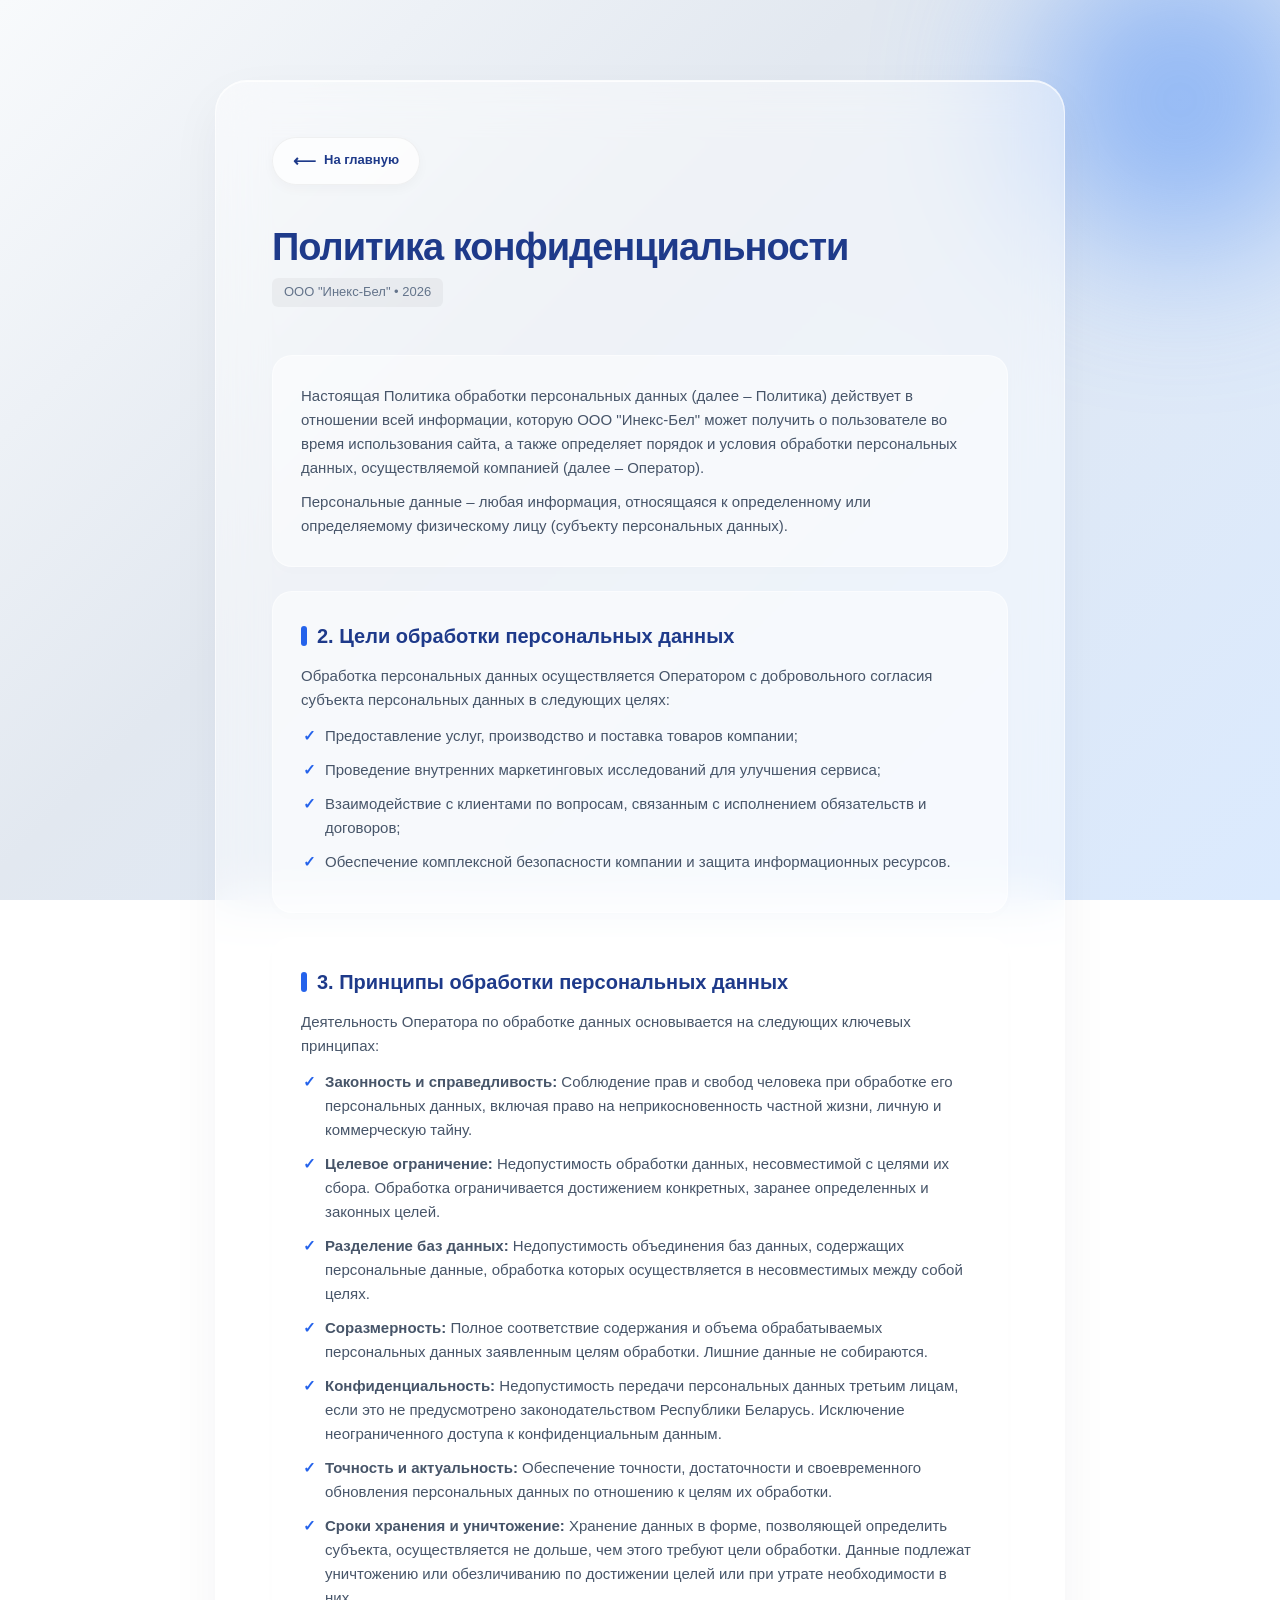
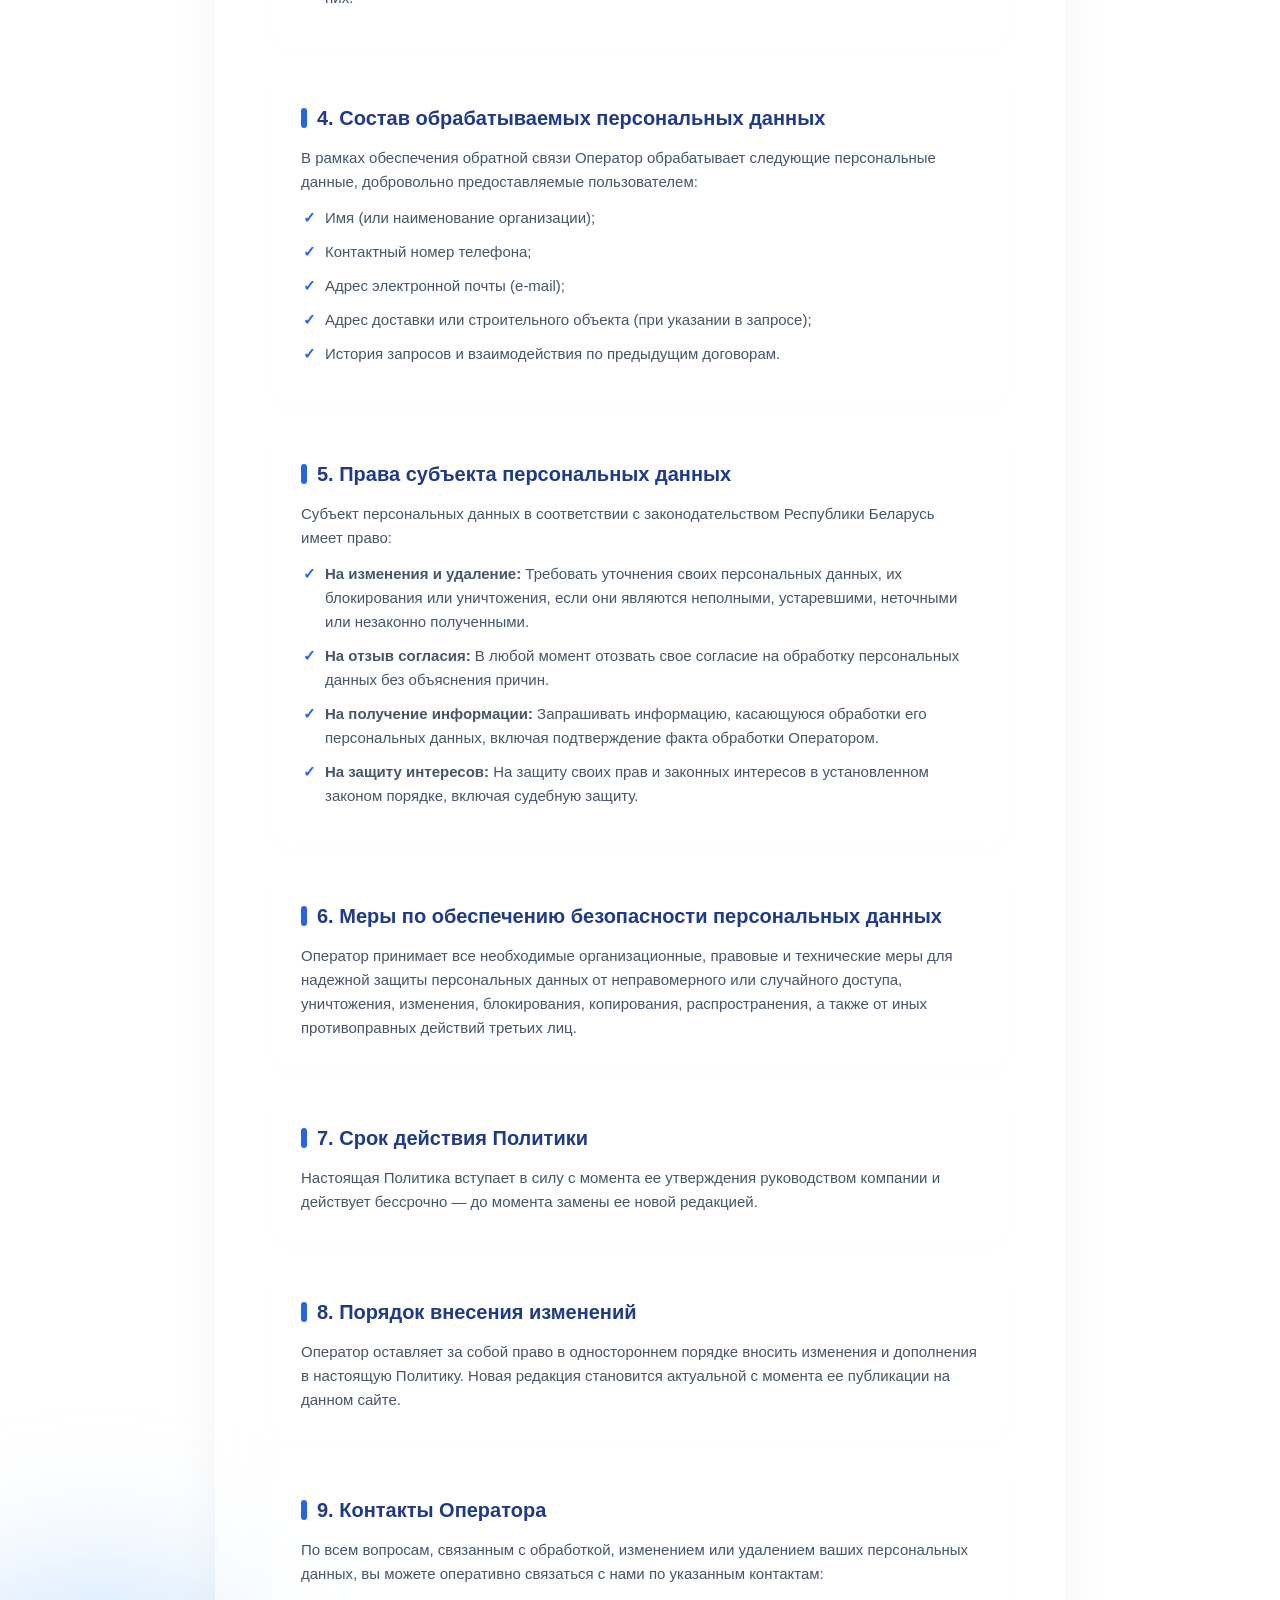
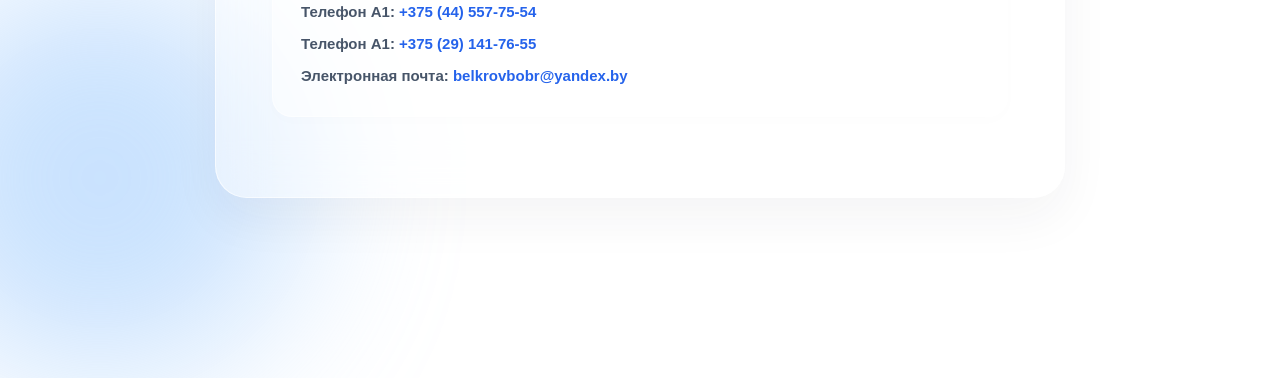
==== privacy.html @ 15556d89 "Add files via upload" ====
<!DOCTYPE html>
<html lang="ru">
<head>
    <meta charset="UTF-8">
    <meta name="viewport" content="width=device-width, initial-scale=1.0">
    <title>Политика конфиденциальности — ООО "Инекс-Бел"</title>
    <link rel="icon" href="images/logo.png" type="image/x-icon">
    <style>
        * {
            margin: 0;
            padding: 0;
            box-sizing: border-box;
            font-family: 'Segoe UI', Roboto, Helvetica, sans-serif;
        }


        html {
            /* Переносим градиент на самый корень, теперь он физически не может оборваться */
            background: linear-gradient(135deg, #f8fafc 0%, #e2e8f0 40%, #dbeafe 100%) no-repeat center center fixed;
            background-size: cover;
            min-height: 100vh;
        }

        body {
            min-height: 100vh;
            background: transparent !important; /* Делаем боди прозрачным, чтобы работал корень */
            color: #1e293b;
            line-height: 1.6;
            padding: 80px 20px;
            display: flex;
            justify-content: center;
            align-items: center;
            position: relative;
        }


        /* Декоративные абстрактные размытые сферы на фоне для объема */
        body::before, body::after {
            content: "";
            position: absolute;
            border-radius: 50%;
            filter: blur(80px);
            z-index: 1;
            opacity: 0.5;
        }
        body::before {
            width: 300px;
            height: 300px;
            background: #3b82f6;
            top: -50px;
            right: -50px;
        }
        body::after {
            width: 400px;
            height: 400px;
            background: #93c5fd;
            bottom: -100px;
            left: -100px;
        }

        /* Премиальный контейнер в стиле Liquid Glass */
        .privacy-container {
            width: 100%;
            max-width: 850px;
            background: rgba(255, 255, 255, 0.45);
            backdrop-filter: blur(24px);
            -webkit-backdrop-filter: blur(24px);
            border: 1px solid rgba(255, 255, 255, 0.6);
            border-radius: 32px;
            padding: 56px;
            box-shadow: 0 20px 50px rgba(30, 41, 59, 0.05), 
                        inset 0 1px 0 rgba(255, 255, 255, 0.8);
            position: relative;
            z-index: 2;
        }

        /* Стильная кнопка возврата */
        .back-link {
            display: inline-flex;
            align-items: center;
            text-decoration: none;
            color: #1e3a8a;
            background: rgba(255, 255, 255, 0.7);
            border: 1px solid rgba(0, 0, 0, 0.05);
            font-size: 13px;
            font-weight: 700;
            padding: 10px 20px;
            border-radius: 100px;
            margin-bottom: 40px;
            box-shadow: 0 4px 12px rgba(0, 0, 0, 0.03);
            transition: all 0.3s cubic-bezier(0.4, 0, 0.2, 1);
        }

        .back-link:hover {
            color: #ffffff;
            background: #2563eb;
            border-color: #2563eb;
            transform: translateY(-2px);
            box-shadow: 0 6px 20px rgba(37, 99, 235, 0.3);
        }

        .back-link span {
            margin-right: 8px;
            font-size: 16px;
            transition: transform 0.3s;
        }

        .back-link:hover span {
            transform: translateX(-4px);
        }

        /* Заголовки */
        h1 {
            font-size: 38px;
            font-weight: 800;
            color: #1e3a8a;
            line-height: 1.2;
            margin-bottom: 8px;
            letter-spacing: -1px;
        }

        .update-date {
            font-size: 13px;
            color: #64748b;
            font-weight: 500;
            margin-bottom: 48px;
            display: inline-block;
            background: rgba(0, 0, 0, 0.04);
            padding: 4px 12px;
            border-radius: 6px;
        }

        /* Визуальное разделение текста на карточки (блоки) */
        .privacy-card {
            background: rgba(255, 255, 255, 0.5);
            border: 1px solid rgba(255, 255, 255, 0.5);
            border-radius: 20px;
            padding: 28px;
            margin-bottom: 24px;
            box-shadow: 0 4px 15px rgba(0, 0, 0, 0.01);
            transition: transform 0.3s;
        }

        .privacy-card:hover {
            transform: translateY(-2px);
            background: rgba(255, 255, 255, 0.7);
        }

        h2 {
            font-size: 20px;
            font-weight: 700;
            color: #1e3a8a;
            margin-bottom: 12px;
            display: flex;
            align-items: center;
            gap: 10px;
        }

        /* Кастомный синий маркер перед подзаголовками */
        h2::before {
            content: "";
            display: inline-block;
            width: 6px;
            height: 20px;
            background: #2563eb;
            border-radius: 4px;
        }

        p {
            font-size: 15px;
            color: #475569;
            line-height: 1.6;
        }

        ul {
            list-style-type: none;
            margin-top: 12px;
        }

        ul li {
            font-size: 15px;
            color: #475569;
            position: relative;
            padding-left: 24px;
            margin-bottom: 10px;
        }

        /* Красивые маркеры списков */
        ul li::before {
            content: "✓";
            position: absolute;
            left: 2px;
            color: #2563eb;
            font-weight: 700;
        }

        /* Адаптивность */
        @media (max-width: 768px) {
            body { padding: 40px 12px; }
            .privacy-container { padding: 32px 20px; border-radius: 24px; }
            h1 { font-size: 28px; }
            .privacy-card { padding: 20px; border-radius: 16px; }
            h2 { font-size: 18px; }
            p, ul li { font-size: 14px; }
        }
    </style>
</head>
<body>

    <div class="privacy-container">
        <!-- Кнопка возврата на главную страницу -->
        <a href="index.html" class="back-link"><span>&#10229;</span> На главную</a>

        <h1>Политика конфиденциальности</h1>
        <p class="update-date">ООО "Инекс-Бел" • 2026</p>

        <div class="privacy-card">
            <p>Настоящая Политика обработки персональных данных (далее – Политика) действует в отношении всей информации, которую ООО "Инекс-Бел" может получить о пользователе во время использования сайта, а также определяет порядок и условия обработки персональных данных, осуществляемой компанией (далее – Оператор).</p>
            <p style="margin-top: 10px;">Персональные данные – любая информация, относящаяся к определенному или определяемому физическому лицу (субъекту персональных данных).</p>
        </div>

        <div class="privacy-card">
            <h2>2. Цели обработки персональных данных</h2>
            <p>Обработка персональных данных осуществляется Оператором с добровольного согласия субъекта персональных данных в следующих целях:</p>
            <ul>
                <li>Предоставление услуг, производство и поставка товаров компании;</li>
                <li>Проведение внутренних маркетинговых исследований для улучшения сервиса;</li>
                <li>Взаимодействие с клиентами по вопросам, связанным с исполнением обязательств и договоров;</li>
                <li>Обеспечение комплексной безопасности компании и защита информационных ресурсов.</li>
            </ul>
        </div>

        <div class="privacy-card">
            <h2>3. Принципы обработки персональных данных</h2>
            <p>Деятельность Оператора по обработке данных основывается на следующих ключевых принципах:</p>
            <ul>
                <li><strong>Законность и справедливость:</strong> Соблюдение прав и свобод человека при обработке его персональных данных, включая право на неприкосновенность частной жизни, личную и коммерческую тайну.</li>
                <li><strong>Целевое ограничение:</strong> Недопустимость обработки данных, несовместимой с целями их сбора. Обработка ограничивается достижением конкретных, заранее определенных и законных целей.</li>
                <li><strong>Разделение баз данных:</strong> Недопустимость объединения баз данных, содержащих персональные данные, обработка которых осуществляется в несовместимых между собой целях.</li>
                <li><strong>Соразмерность:</strong> Полное соответствие содержания и объема обрабатываемых персональных данных заявленным целям обработки. Лишние данные не собираются.</li>
                <li><strong>Конфиденциальность:</strong> Недопустимость передачи персональных данных третьим лицам, если это не предусмотрено законодательством Республики Беларусь. Исключение неограниченного доступа к конфиденциальным данным.</li>
                <li><strong>Точность и актуальность:</strong> Обеспечение точности, достаточности и своевременного обновления персональных данных по отношению к целям их обработки.</li>
                <li><strong>Сроки хранения и уничтожение:</strong> Хранение данных в форме, позволяющей определить субъекта, осуществляется не дольше, чем этого требуют цели обработки. Данные подлежат уничтожению или обезличиванию по достижении целей или при утрате необходимости в них.</li>
            </ul>
        </div>

        <div class="privacy-card">
            <h2>4. Состав обрабатываемых персональных данных</h2>
            <p>В рамках обеспечения обратной связи Оператор обрабатывает следующие персональные данные, добровольно предоставляемые пользователем:</p>
            <ul>
                <li>Имя (или наименование организации);</li>
                <li>Контактный номер телефона;</li>
                <li>Адрес электронной почты (e-mail);</li>
                <li>Адрес доставки или строительного объекта (при указании в запросе);</li>
                <li>История запросов и взаимодействия по предыдущим договорам.</li>
            </ul>
        </div>

        <div class="privacy-card">
            <h2>5. Права субъекта персональных данных</h2>
            <p>Субъект персональных данных в соответствии с законодательством Республики Беларусь имеет право:</p>
            <ul>
                <li><strong>На изменения и удаление:</strong> Требовать уточнения своих персональных данных, их блокирования или уничтожения, если они являются неполными, устаревшими, неточными или незаконно полученными.</li>
                <li><strong>На отзыв согласия:</strong> В любой момент отозвать свое согласие на обработку персональных данных без объяснения причин.</li>
                <li><strong>На получение информации:</strong> Запрашивать информацию, касающуюся обработки его персональных данных, включая подтверждение факта обработки Оператором.</li>
                <li><strong>На защиту интересов:</strong> На защиту своих прав и законных интересов в установленном законом порядке, включая судебную защиту.</li>
            </ul>
        </div>

        <div class="privacy-card">
            <h2>6. Меры по обеспечению безопасности персональных данных</h2>
            <p>Оператор принимает все необходимые организационные, правовые и технические меры для надежной защиты персональных данных от неправомерного или случайного доступа, уничтожения, изменения, блокирования, копирования, распространения, а также от иных противоправных действий третьих лиц.</p>
        </div>

        <div class="privacy-card">
            <h2>7. Срок действия Политики</h2>
            <p>Настоящая Политика вступает в силу с момента ее утверждения руководством компании и действует бессрочно — до момента замены ее новой редакцией.</p>
        </div>

        <div class="privacy-card">
            <h2>8. Порядок внесения изменений</h2>
            <p>Оператор оставляет за собой право в одностороннем порядке вносить изменения и дополнения в настоящую Политику. Новая редакция становится актуальной с момента ее публикации на данном сайте.</p>
        </div>

        <div class="privacy-card">
            <h2>9. Контакты Оператора</h2>
            <p>По всем вопросам, связанным с обработкой, изменением или удалением ваших персональных данных, вы можете оперативно связаться с нами по указанным контактам:</p>
            <div style="margin-top: 14px; display: flex; flex-direction: column; gap: 8px;">
                <p><strong>Телефон А1:</strong> <a href="tel:+375445577554" style="color: #2563eb; text-decoration: none; font-weight: 600;">+375 (44) 557-75-54</a></p>
                <p><strong>Телефон А1:</strong> <a href="tel:+375291417655" style="color: #2563eb; text-decoration: none; font-weight: 600;">+375 (29) 141-76-55</a></p>
                <p><strong>Электронная почта:</strong> <a href="mailto:belkrovbobr@yandex.by" style="color: #2563eb; text-decoration: none; font-weight: 600;">belkrovbobr@yandex.by</a></p>
            </div>
        </div>
    </div>

</body>

</html>
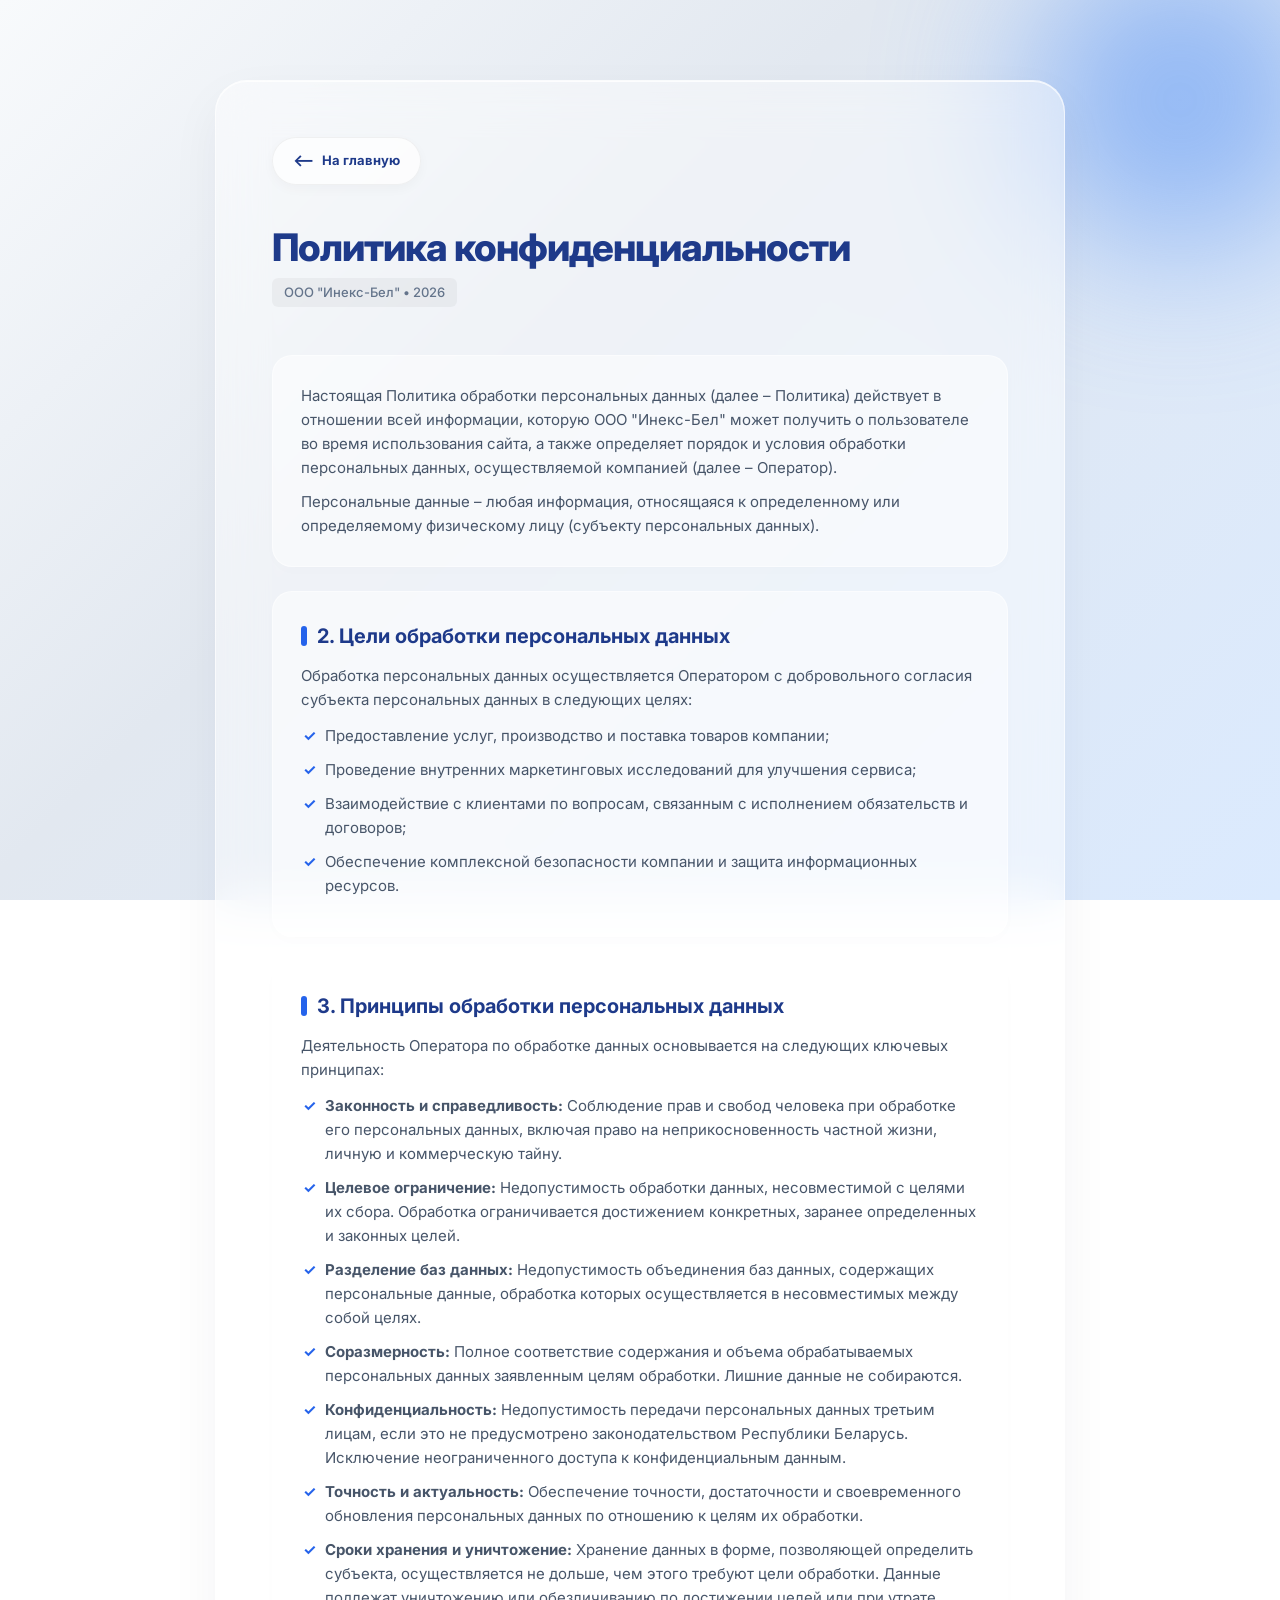
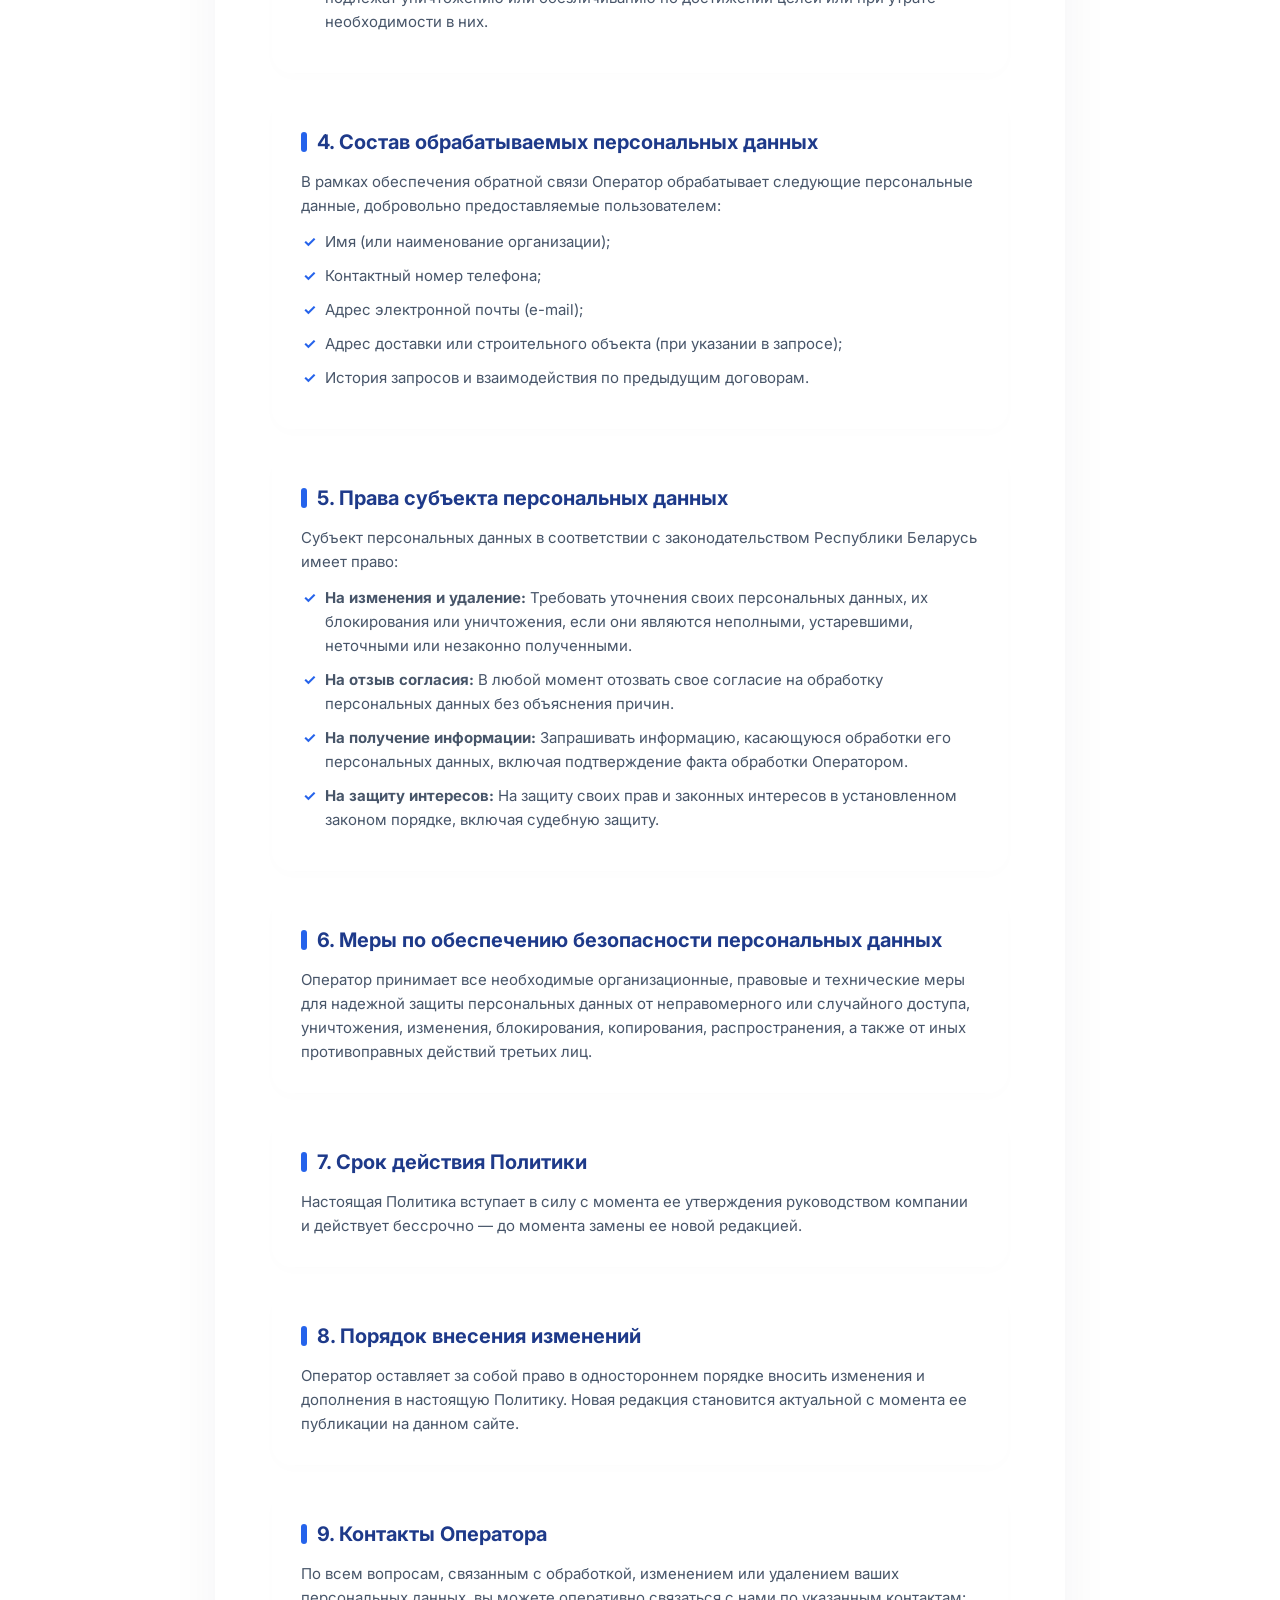
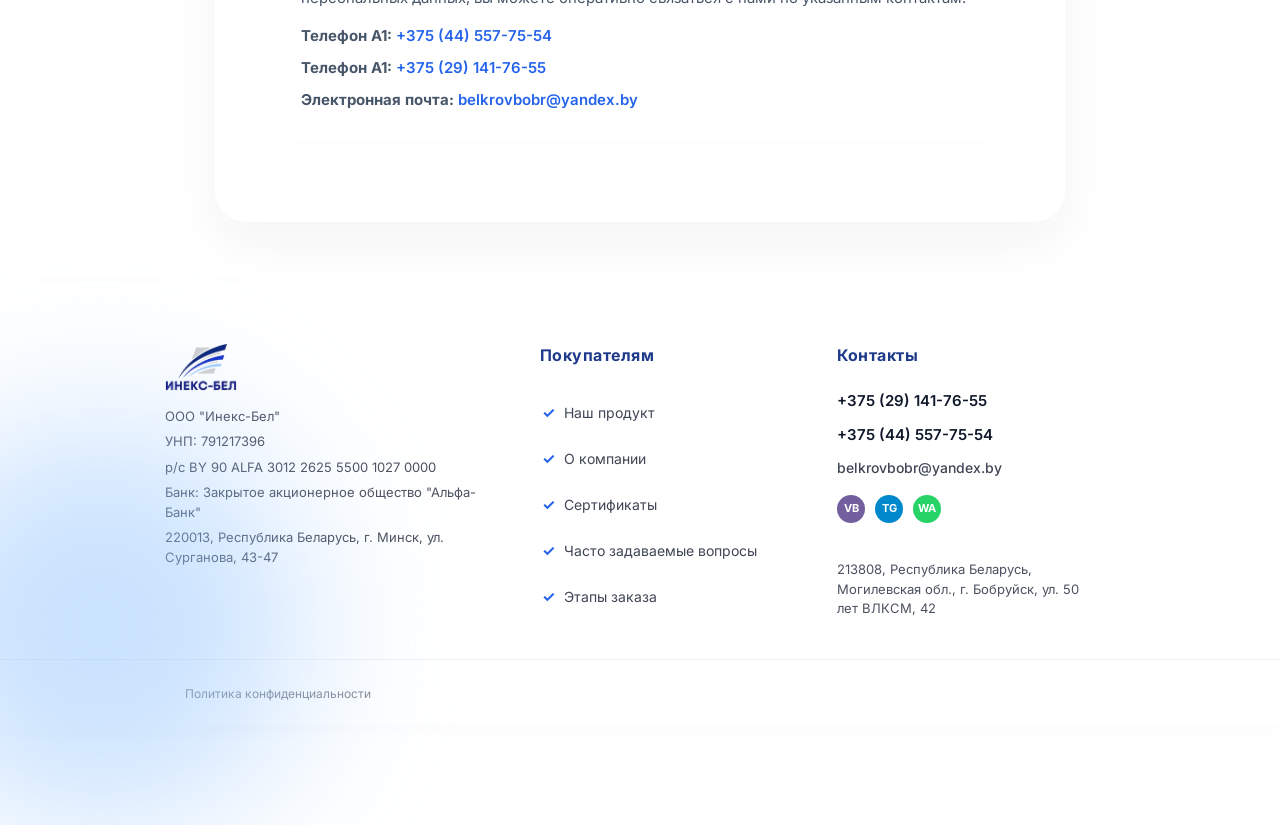
==== commit 89258222: "Add files via upload" ====
--- a/privacy.html
+++ b/privacy.html
@@ -5,6 +5,7 @@
     <meta name="viewport" content="width=device-width, initial-scale=1.0">
     <title>Политика конфиденциальности — ООО "Инекс-Бел"</title>
     <link rel="icon" href="images/logo.png" type="image/x-icon">
+    <link rel="stylesheet" href="style.css">
     <style>
         * {
             margin: 0;
@@ -26,9 +27,10 @@
             background: transparent !important; /* Делаем боди прозрачным, чтобы работал корень */
             color: #1e293b;
             line-height: 1.6;
-            padding: 80px 20px;
+            padding: 80px 20px 0;
             display: flex;
-            justify-content: center;
+            flex-direction: column;
+            justify-content: flex-start;
             align-items: center;
             position: relative;
         }
@@ -293,6 +295,61 @@
         </div>
     </div>
 
+<footer class="footer privacy-page-footer">
+    <div class="footer__container">
+
+        <div class="footer__column footer__column--info">
+            <a href="index.html" class="footer__logo">
+                <img src="images/logo.png" alt="Инекс-Бел" class="footer__logo-img">
+            </a>
+            <div class="footer__company-details">
+                <p class="footer__text">ООО "Инекс-Бел"</p>
+                <p class="footer__text">УНП: 791217396</p>
+                <p class="footer__text">р/с BY 90 ALFA 3012 2625 5500 1027 0000</p>
+                <p class="footer__text">Банк: Закрытое акционерное общество "Альфа-Банк"</p>
+                <p class="footer__text">220013, Республика Беларусь, г. Минск, ул. Сурганова, 43-47</p>
+            </div>
+        </div>
+
+        <div class="footer__column">
+            <h4 class="footer__title">Покупателям</h4>
+            <ul class="footer__list">
+                <li><a href="index.html#products-section" class="footer__link">Наш продукт</a></li>
+                <li><a href="index.html#specialization-section" class="footer__link">О компании</a></li>
+                <li><a href="index.html#certificates-section" class="footer__link">Сертификаты</a></li>
+                <li><a href="index.html#faq-section" class="footer__link">Часто задаваемые вопросы</a></li>
+                <li><a href="index.html#" class="footer__link">Этапы заказа</a></li>
+            </ul>
+        </div>
+
+        <div class="footer__column">
+            <h4 class="footer__title">Контакты</h4>
+            <div class="footer__contacts">
+                <a href="tel:+375291417655" class="footer__contact-link">+375 (29) 141-76-55</a>
+                <a href="tel:+375445577554" class="footer__contact-link">+375 (44) 557-75-54</a>
+                <a href="mailto:belkrovbobr@yandex.by" class="footer__contact-link footer__contact-link--email">belkrovbobr@yandex.by</a>
+            </div>
+
+            <div class="footer__socials">
+                <a href="viber://chat?number=%2B375291417655" class="footer__social footer__social--viber" title="Viber">VB</a>
+                <a href="https://t.me" class="footer__social footer__social--telegram" target="_blank" rel="noopener noreferrer" title="Telegram">TG</a>
+                <a href="https://wa.me" class="footer__social footer__social--whatsapp" target="_blank" rel="noopener noreferrer" title="WhatsApp">WA</a>
+            </div>
+
+            <p class="footer__text footer__address">
+                213808, Республика Беларусь, Могилевская обл., г. Бобруйск, ул. 50 лет ВЛКСМ, 42
+            </p>
+        </div>
+
+    </div>
+
+    <div class="footer__bottom">
+        <div class="footer__bottom-container">
+            <a href="privacy.html" class="footer__privacy-link">Политика конфиденциальности</a>
+        </div>
+    </div>
+</footer>
+
 </body>
 
 </html>
--- a/style.css
+++ b/style.css
@@ -0,0 +1,2179 @@
+@import url('https://fonts.googleapis.com/css2?family=Inter:wght@400;500;600;700;800&display=swap');
+
+* {
+    margin: 0;
+    padding: 0;
+    box-sizing: border-box;
+    font-family: 'Inter', sans-serif !important; /* Теперь этот красивый шрифт принудительно включится везде */
+}
+
+
+html {
+    /* Новый строгий стальной b2b-градиент */
+    background: linear-gradient(135deg, #f1f5f9 0%, #e2e8f0 50%, #dbeafe 100%) no-repeat center center fixed;
+    background-size: cover;
+    min-height: 100vh;
+    scroll-behavior: smooth;
+    scrollbar-width: thin;
+    scrollbar-color: #2563eb #f1f5f9; /* Синий ползунок */
+}
+
+
+body {
+    min-height: 100vh;
+    display: flex;
+    flex-direction: column;
+    
+    /* ИСПРАВЛЕНО: Делаем фон body прозрачным, чтобы сквозь него просвечивал наш красивый градиент */
+    background: transparent !important; 
+    
+    color: #1e293b;
+    line-height: 1.6;
+    padding-top: 120px;
+}
+
+
+/* Переменные для эффекта жидкого стекла на светлом фоне */
+
+:root {
+    --accent-color: #1e3a8a; /* Строгий промышленный темно-синий */
+    --text-color: #0f172a;   /* Глубокий графитовый (почти черный) для текстов */
+    
+    /* Слегка приглушаем яркость заднего градиента, делая его солиднее */
+    --glass-bg: rgba(255, 255, 255, 0.4); 
+    --glass-border: rgba(255, 255, 255, 0.6);
+    --glass-blur: 16px;
+    --glass-shadow: 0 4px 20px rgba(15, 23, 42, 0.02);
+}
+
+
+/* ==========================================================================
+   2. ХЕАДЕР И СТРУКТУРА КОНТЕЙНЕРА (Мобильные по умолчанию)
+   ========================================================================== */
+.header {
+    position: fixed;
+    top: 20px; /* Эффект левитации */
+    left: 50%;
+    transform: translateX(-50%);
+    z-index: 1000;
+    
+    border: 1px solid var(--glass-border);
+    background: rgba(255, 255, 255, 0.55) !important;
+    backdrop-filter: blur(16px) !important;
+    -webkit-backdrop-filter: blur(16px) !important;
+    border-bottom: 1px solid rgba(255, 255, 255, 0.6) !important;
+    box-shadow: 0 4px 20px rgba(15, 23, 42, 0.02);
+    
+    /* Размеры для телефонов: центрировано, не во весь экран */
+    width: calc(100% - 32px); 
+    max-width: 450px;
+    transition: all 0.4s cubic-bezier(0.4, 0, 0.2, 1);
+
+    border-radius: 20px;
+}
+
+.header__container {
+    height: 64px;
+    padding: 0 12px; /* Минимальные боковые отступы для плотного прилегания логотипа */
+    display: flex;
+    align-items: center;
+    justify-content: space-between;
+}
+
+/* ==========================================================================
+   3. ЛОГОТИП С КАРТИНКОЙ (Без вертикальных рамок)
+   ========================================================================== */
+.logo {
+    display: flex;
+    align-items: center;
+    justify-content: center;
+    text-decoration: none;
+    height: 100%; /* Растягиваем на всю высоту контейнера */
+    margin: 0;
+    padding: 0;
+    
+    /* Совместимость с обрезкой фона */
+    -webkit-background-clip: text;
+    background-clip: text;
+}
+
+.logo__img {
+    height: 64px; /* Высота равна высоте контейнера — рамок сверху/снизу нет вообще */
+    width: auto;
+    object-fit: contain;
+    display: block;
+    margin: 0;
+    padding: 0;
+    transition: transform 0.3s ease;
+}
+
+.logo__img:hover {
+    transform: scale(1.03);
+}
+
+/* ==========================================================================
+   4. НАВИГАЦИЯ И ССЫЛКИ
+   ========================================================================== */
+.nav {
+    display: flex;
+    align-items: center;
+    gap: 28px;
+    position: relative; /* База для правого позиционирования бургера на ПК/Планшетах */
+}
+
+.nav__list {
+    display: none; /* Скрыто на телефонах по умолчанию */
+    list-style: none;
+    gap: 24px;
+}
+
+.nav__link {
+    text-decoration: none;
+    color: var(--text-color);
+    font-size: 15px;
+    font-weight: 500;
+    opacity: 0.8;
+    transition: all 0.3s ease;
+}
+
+.nav__link:hover {
+    opacity: 1;
+    color: var(--accent-color);
+    text-shadow: 0 0 10px rgba(168, 85, 247, 0.5);
+}
+
+/* ==========================================================================
+   5. КНОПКА БУРГЕРА (И ее анимация)
+   ========================================================================== */
+.burger-btn {
+    background: rgba(255, 255, 255, 0.05);
+    border: 1px solid var(--glass-border);
+    border-radius: 12px;
+    cursor: pointer;
+    display: flex;
+    flex-direction: column;
+    justify-content: center;
+    align-items: center;
+    gap: 5px;
+    width: 40px;
+    height: 40px;
+    z-index: 1001;
+    transition: background 0.3s;
+}
+
+.burger-btn:hover {
+    background: rgba(255, 255, 255, 0.15);
+}
+
+.burger-btn span {
+    display: block;
+    height: 2px;
+    width: 20px;
+    background-color: var(--text-color);
+    border-radius: 2px;
+    transition: transform 0.3s ease, opacity 0.3s ease, width 0.3s ease;
+}
+
+.burger-btn.active span:nth-child(1) {
+    transform: translateY(7px) rotate(45deg);
+}
+.burger-btn.active span:nth-child(2) {
+    opacity: 0;
+    transform: scale(0);
+}
+.burger-btn.active span:nth-child(3) {
+    transform: translateY(-7px) rotate(-45deg);
+}
+
+/* ==========================================================================
+   6. ВЫПАДАЮЩЕЕ БУРГЕР-МЕНЮ (По умолчанию для ПК/Планшетов — справа)
+   ========================================================================== */
+.burger-menu {
+    position: absolute;
+    top: 130px; 
+    right: 0;  
+    left: auto;
+    transform: translateY(-10px) scale(0.95);
+    
+    background: rgba(255, 255, 255, 0.8) !important; /* Плотная подложка */
+    backdrop-filter: blur(24px) !important; /* Сильное размытие заднего плана */
+    -webkit-backdrop-filter: blur(24px) !important;
+    border-left: 1px solid rgba(255, 255, 255, 0.8) !important;
+    box-shadow: -10px 0 30px rgba(15, 23, 42, 0.05);
+    border: 2px solid #cbd5e1;
+    border-radius: 20px;
+    
+    width: 280px; 
+    padding: 20px;
+    opacity: 0;
+    visibility: hidden;
+    transition: all 0.3s cubic-bezier(0.4, 0, 0.2, 1);
+}
+
+
+.burger-menu.active {
+    opacity: 1;
+    visibility: visible;
+    transform: translateY(0) scale(1);
+}
+
+.burger-menu__list {
+    list-style: none;
+    display: flex;
+    flex-direction: column;
+    gap: 14px;
+}
+
+.burger-menu__link {
+    text-decoration: none;
+    color: var(--text-color);
+    font-size: 15px;
+    font-weight: 500;
+    display: block;
+    padding: 8px 12px;
+    border-radius: 10px;
+    transition: all 0.3s;
+}
+
+.burger-menu__link:hover {
+    background: rgba(255, 255, 255, 0.08);
+    color: var(--accent-color);
+}
+
+/* Класс для скрытия элементов на ПК/Планшетах */
+.mobile-only {
+    display: none; 
+}
+
+/* ==========================================================================
+   7. АДАПТИВНОСТЬ ДЛЯ МОБИЛЬНЫХ ТЕЛЕФОНОВ (до 768px)
+   ========================================================================== */
+@media (max-width: 768px) {
+    .mobile-only {
+        display: block; /* Показываем скрытые вкладки в бургере на телефоне */
+    }
+    
+    /* Перестраиваем бургер-меню на мобилке по центру экрана (не на весь экран) */
+    .burger-menu {
+        position: fixed;
+        top: 150px;
+        left: 50%;
+        right: auto;
+        transform: translateX(-50%) scale(0.95);
+        width: calc(100% - 32px);
+        max-width: 450px;
+        text-align: center;
+    }
+    
+    .burger-menu.active {
+        transform: translateX(-50%) scale(1);
+    }
+}
+
+/* ==========================================================================
+   8. АДАПТИВНОСТЬ ДЛЯ ПЛАНШЕТОВ (от 769px до 1024px)
+   ========================================================================== */
+@media (min-width: 769px) and (max-width: 1500px) {
+    .header {
+        width: calc(100% - 40px); /* Почти на всю ширину экрана с красивыми отступами */
+        max-width: none;
+        border-radius: 20px;
+    }
+    .header__container {
+        padding: 0 24px; /* Чуть увеличиваем отступы от краев для баланса */
+    }
+    .nav__list {
+        display: flex; /* Включаем отображение вкладок в строку */
+    }
+}
+
+/* ==========================================================================
+   9. АДАПТИВНОСТЬ ДЛЯ ПК (от 1025px и выше)
+   ========================================================================== */
+@media (min-width: 1500px) {
+    .header {
+        width: 60%; /* Строго 60% ширины экрана на ПК */
+        max-width: none;
+        top: 24px; /* Левитирующее состояние */
+    }
+    .header__container {
+        padding: 0 24px;
+    }
+    .nav__list {
+        display: flex; /* Показываем основные ссылки в строку */
+    }
+}
+/* ==========================================================================
+   ПОЛНЫЙ CSS ДЛЯ ВТОРОГО (НИЖНЕГО) ХЕАДЕРА
+   ========================================================================== */
+
+.header-sub {
+    position: fixed;
+    top: 94px; /* Зазор под основным хеадером на планшетах */
+    left: 50%;
+    transform: translateX(-50%);
+    z-index: 999; /* Чуть ниже основного, чтобы бургер-меню перекрывало его */
+    
+    /* Эффект Liquid Glass */
+    background: rgba(255, 255, 255, 0.55) !important;
+    backdrop-filter: blur(16px) !important;
+    -webkit-backdrop-filter: blur(16px) !important;
+    border-bottom: 1px solid rgba(255, 255, 255, 0.6) !important;
+    box-shadow: 0 4px 20px rgba(15, 23, 42, 0.02);
+    
+    /* Базовая ширина для мобильных (не на весь экран) */
+    width: calc(100% - 32px); 
+    max-width: 450px;
+    transition: all 0.4s cubic-bezier(0.4, 0, 0.2, 1);
+    border-radius: 20px;
+}
+
+.header-sub__container {
+    min-height: 44px; /* На ПК и планшетах он аккуратный и тонкий */
+    padding: 0 16px;
+    display: flex;
+    align-items: center;
+    justify-content: space-between;
+    width: 100%;
+}
+
+/* Настройки телефонов по умолчанию (ПК и Планшеты) */
+.header-sub__contacts {
+    display: flex;
+    flex-direction: row; /* В одну строку на больших экранах */
+    gap: 16px;
+}
+
+.header-sub__link {
+    text-decoration: none;
+    color: var(--text-color);
+    font-size: 13px;
+    font-weight: 500;
+    opacity: 0.8;
+    transition: opacity 0.3s;
+}
+
+.header-sub__link:hover {
+    opacity: 1;
+}
+
+/* Правая часть (Мессенджеры + кнопка) */
+.header-sub__actions {
+    display: flex;
+    align-items: center;
+    gap: 16px;
+}
+
+.header-sub__socials {
+    display: flex;
+    gap: 8px;
+}
+
+.header-sub__social {
+    text-decoration: none;
+    color: #fff;
+    font-size: 11px;
+    font-weight: bold;
+    width: 26px;
+    height: 26px;
+    display: flex;
+    align-items: center;
+    justify-content: center;
+    border-radius: 50%;
+    transition: transform 0.3s, filter 0.3s;
+}
+
+.header-sub__social:hover {
+    transform: scale(1.1);
+}
+
+/* Фирменные цвета соцсетей */
+.header-sub__social--viber { background: #735F9E; }
+.header-sub__social--whatsapp { background: #25D366; }
+.header-sub__social--telegram { background: #0088cc; }
+
+/* Кнопка "Написать нам" */
+.header-sub__btn {
+    text-decoration: none !important;
+    color: #ffffff !important;
+    background-color: #2563eb !important; 
+    font-size: 13px !important; 
+    font-weight: 700 !important;
+    padding: 8px 16px !important; 
+    border-radius: 20px !important;
+    box-shadow: 0 0 0 rgba(0, 0, 0, 0) !important; /* Явно задаем пустую тень для старта */
+    
+    /* ИСПРАВЛЕНО: Задаем плавность отдельно для каждого свойства и увеличиваем время до 0.5с */
+    transition-property: transform, background-color, box-shadow !important;
+    transition-duration: 0.5s !important;
+    transition-timing-function: cubic-bezier(0.4, 0, 0.2, 1) !important;
+}
+
+.header-sub__btn:hover {
+    transform: scale(1.05) translateY(-1px) !important;
+    background-color: #1d4ed8 !important; 
+    box-shadow: 0 6px 20px rgba(37, 99, 235, 0.6) !important; 
+    
+    /* Синхронизируем скорость при наведении */
+    transition-property: transform, background-color, box-shadow !important;
+    transition-duration: 0.5s !important;
+    transition-timing-function: cubic-bezier(0.4, 0, 0.2, 1) !important;
+}
+
+/* ==========================================================================
+   АДАТИВНОСТЬ: МОБИЛЬНЫЕ ТЕЛЕФОНЫ (до 768px)
+   ========================================================================== */
+@media (max-width: 768px) {
+    .header-sub__container {
+        height: 64px; /* Увеличиваем высоту, чтобы поместились две строчки */
+        padding: 8px 12px;
+    }
+
+    /* Телефоны встают друг под другом */
+    .header-sub__contacts {
+        flex-direction: column; 
+        gap: 0px !important;/* Зазор между номерами */
+        justify-content: center;
+    }
+
+    .header-sub__link {
+        white-space: nowrap;
+        font-size: 10px; /* Чуть крупнее для удобного тапа пальцем */
+    }
+
+    /* Кнопки мессенджеров и действия строго в один горизонтальный ряд */
+    .header-sub__actions {
+        display: flex;
+        flex-direction: row;
+        align-items: center;
+        gap: 10px;
+    }
+
+    .header-sub__btn {
+        font-size: 12px !important; /* Уменьшили размер букв */
+        padding: 8px 8px !important; /* Сжали отступы сверху, снизу и по бокам */
+        border-radius: 20px !important; /* Сделали закругление аккуратным */
+    }
+}
+
+/* ==========================================================================
+   АДАПТИВНОСТЬ: ПЛАНШЕТЫ (от 769px до 1024px)
+   ========================================================================== */
+@media (min-width: 769px) and (max-width: 1500px) {
+    .header-sub {
+        width: calc(100% - 40px); /* Почти на всю ширину, как и первый хеадер */
+        max-width: none;
+        top: 94px;
+    }
+    .header-sub__link {
+        white-space: nowrap;
+        font-size: 11px; /* Чуть крупнее для удобного тапа пальцем */
+    }
+}
+
+/* ==========================================================================
+   АДАПТИВНОСТЬ: КОМПЬЮТЕРЫ (от 1025px и выше)
+   ========================================================================== */
+@media (min-width: 1500px) {
+    .header-sub {
+        width: 60%; /* Строго 60% ширины, как основной хеадер на ПК */
+        max-width: none;
+        top: 98px; /* Идеальный зазор с учетом отступа основного ПК-хеадера */
+        border-radius: 20px;
+    }
+}
+/* ==========================================================================
+   ПОЛНЫЙ CSS ДЛЯ ШИРОКОГО БЛОКА ОБРАТНОЙ СВЯЗИ (ТЕКСТ СЛЕВА, ФОРМА СПРАВА)
+   ========================================================================== */
+
+/* Включаем плавную прокрутку страницы при клике на кнопку «Написать нам» */.contact-section {
+    padding: 20px 20px 10px 20px;
+    display: flex;
+    justify-content: center;
+    align-items: center;
+    width: 100%;
+    background-color: transparent !important; /* Убрали жесткую подложку секции */
+}
+
+.form-container {
+    width: 100%;
+    max-width: 950px;
+    
+    /* ИСПРАВЛЕНО: Перевели контейнер формы в стиль жидкого стекла */
+    background: rgba(255, 255, 255, 0.45) !important; /* Полупрозрачный фон */
+    backdrop-filter: blur(16px) !important; /* Размытие заднего плана */
+    -webkit-backdrop-filter: blur(16px) !important;
+    border: 1px solid rgba(255, 255, 255, 0.7) !important; /* Светлая стеклянная рамка */
+    border-radius: 24px; /* Красивые скругленные углы */
+    
+    padding: 40px;
+    display: grid;
+    grid-template-columns: 1fr 1fr;
+    gap: 40px;
+    box-shadow: 0 10px 30px rgba(30, 41, 59, 0.03);
+}
+
+
+/* Левая колонка: Текст и заголовок */
+.form-info {
+    display: flex;
+    flex-direction: column;
+    gap: 16px;
+}
+
+.form-container h2 {
+    font-size: 36px;
+    font-weight: 700;
+    line-height: 1.2;
+    margin: 0;
+    
+    /* Меняем градиент на сплошной солидный цвет */
+    color: #1e1b4b; /* Глубокий темно-черничный цвет, отлично читается на светлом фоне */
+}
+
+.form-container p {
+    font-size: 15px;
+    line-height: 1.6;
+    opacity: 0.75;
+    margin: 0;
+}
+
+/* Правая колонка: Поля ввода */
+.feedback-form {
+    width: 100%;
+    display: flex;
+    flex-direction: column;
+}
+
+.form-group {
+    display: flex;
+    flex-direction: column;
+    gap: 8px;
+    margin-bottom: 24px; /* Увеличили расстояние между строками */
+}
+
+.form-group label {
+    font-size: 14px;
+    font-weight: 500;
+    opacity: 0.9;
+    letter-spacing: 0.5px;
+}
+
+.form-group input,
+.form-group textarea {
+    background: rgba(0, 0, 0, 0.02); /* Светлая подложка для полей */
+    border: 1px solid var(--glass-border);
+    border-radius: 14px;
+    padding: 14px 18px;
+    color: #1e293b; /* Темный цвет вводимого текста */
+    font-size: 15px;
+    outline: none;
+    transition: all 0.3s ease;
+    resize: none;
+}
+
+.form-group input:focus,
+.form-group textarea:focus {
+    border-color: var(--accent-color);
+    background: #ffffff; /* При фокусе поле становится чисто белым */
+    box-shadow: 0 0 12px rgba(124, 58, 237, 0.15);
+}
+
+
+/* Кнопка отправки */
+.form-submit-btn {
+    width: 100%;
+    padding: 16px;
+    border: none;
+    border-radius: 14px;
+    background: linear-gradient(135deg, #2563eb, #1d4ed8); /* Синий градиент */
+    box-shadow: 0 4px 15px rgba(37, 99, 235, 0.2);
+    color: #fff;
+    font-size: 16px;
+    font-weight: 600;
+    cursor: pointer;
+    transition: all 0.3s cubic-bezier(0.4, 0, 0.2, 1);
+}
+
+.form-submit-btn:hover {
+    transform: translateY(-2px);
+    box-shadow: 0 6px 20px rgba(37, 99, 235, 0.4);
+}
+
+.form-submit-btn:active {
+    transform: translateY(0);
+}
+
+/* ==========================================================================
+   АДАПТИВНОСТЬ ДЛЯ ТЕЛЕФОНОВ И НЕБОЛЬШИХ ПЛАНШЕТОВ (до 768px)
+   ========================================================================== */
+@media (max-width: 768px) {
+    .form-container {
+        /* Переключаем сетку в одну вертикальную колонку */
+        grid-template-columns: 1fr; 
+        gap: 32px;
+        padding: 32px 24px;
+    }
+    
+    .form-info {
+        position: static; /* Отключаем фиксирование текста */
+        text-align: center; /* Центрируем текст на мобилке для красоты */
+    }
+    
+    .form-container h2 {
+        font-size: 26px;
+    }
+    
+    .form-container p {
+        font-size: 14px;
+    }
+    
+    .form-group {
+        margin-bottom: 20px;
+    }
+}
+
+/* ==========================================================================
+   11. ЧИСТЫЕ СТИЛИ ДЛЯ ПРИВЕТСТВИЯ И СПЕЦИАЛИЗАЦИИ
+   ========================================================================== */
+
+.main-content {
+    padding-top: 200px; 
+    width: 100%;
+    background-color: transparent;
+}
+
+/* Секция приветствия (Hero) */
+.hero-section {
+    padding: 60px 20px 20px 20px;
+    display: flex;
+    justify-content: center;
+}
+
+.hero-container {
+    width: 100%;
+    max-width: 950px;
+    text-align: center;
+}
+
+.hero-title {
+    font-size: 42px;
+    font-weight: 800;
+    color: #1e1b4b;
+    line-height: 1.25;
+    margin-bottom: 20px;
+    letter-spacing: -0.5px;
+}
+
+.hero-subtitle {
+    font-size: 18px;
+    color: #64748b;
+    line-height: 1.6;
+    max-width: 800px;
+    margin: 0 auto;
+}
+
+/* Секция специализации */
+.specialization-section {
+    padding: 20px 20px 20px 20px;
+    display: flex;
+    justify-content: center;
+}
+
+.specialization-container {
+    width: 100%;
+    max-width: 950px;
+    margin: 0 auto;
+    overflow: hidden;
+}
+
+.specialization-title {
+    font-size: 32px;
+    font-weight: 800;
+    color: #1e3a8a; /* Синий цвет проекта */
+    margin-bottom: 12px;
+    line-height: 1.3;
+    letter-spacing: -0.5px;
+}
+
+.specialization-subtitle {
+    font-size: 16px;
+    color: #475569; /* Сделали цвет чуть-чуть темнее для идеальной читаемости */
+    line-height: 1.6; /* Добавили тексту "воздуха" между строками */
+    margin-bottom: 40px;
+    max-width: 950px; /* Растянули текстовый блок во всю ширину сайта */
+    text-align: justify; /* Красивое выравнивание по ширине (как в книгах) */
+}
+
+@media (max-width: 768px) {
+    .main-content {
+        padding-top: 200px; /* Увеличили отступ на телефонах, так как мобильный второй хеадер стал выше */
+    }
+    
+    .specialization-title {
+        font-size: 24px;
+        text-align: center;
+    }
+    
+    .specialization-subtitle {
+        font-size: 14px;
+        text-align: left;
+        margin-bottom: 28px;
+        line-height: 1.5;
+    }
+
+}
+
+::-webkit-scrollbar-thumb {
+    background: linear-gradient(135deg, var(--accent-color), #1d4ed8); /* Синий градиент для бегунка */
+    border-radius: 10px;
+    border: 2px solid #f1f5f9;
+}
+
+::-webkit-scrollbar-thumb:hover {
+    background: linear-gradient(135deg, #3b82f6, #1d4ed8); /* Более яркий синий при наведении */
+}
+
+/* ==========================================================================
+   13. ИСПРАВЛЕНИЕ НОМЕРОВ ТЕЛЕФОНОВ В МОБИЛЬНОМ ХЕАДЕРЕ
+   ========================================================================== */
+@media (max-width: 768px) {
+    /* ИСПРАВЛЕНИЕ: Уменьшаем размер шрифта телефонов, чтобы они гарантированно влезали в одну строчку */
+    .header-sub__link {
+        font-size: 11px; /* Сделали меньше, теперь номера не будут разрываться */
+        white-space: nowrap; /* Запрещаем перенос цифр на новую строку */
+    }
+    
+    /* Делаем небольшой внутренний зазор в контактах на мобилке */
+    .header-sub__contacts {
+        gap: 2px;
+    }
+}
+/* ==========================================================================
+   14. МНОГОКОЛОНОЧНЫЙ АДАПТИВНЫЙ СЛАЙДЕР ДЛЯ ВСЕХ УСТРОЙСТВ
+   ========================================================================== */
+
+.slider-wrapper {
+    position: relative;
+    width: 100%;
+    max-width: 950px; /* Растянули обертку во всю ширину контента */
+    margin: 0 auto;
+    display: flex;
+    align-items: center;
+}
+
+/* Лента слайдера */
+.specialization-grid {
+    display: flex;
+    gap: 24px; /* Красивый зазор между карточками на всех экранах */
+    width: 100%;
+    overflow-x: auto; 
+    scroll-behavior: smooth;
+    scrollbar-width: none; 
+    padding: 15px 4px;
+    scroll-snap-type: x mandatory; 
+}
+
+.specialization-grid::-webkit-scrollbar {
+    display: none;
+}
+
+/* КАРТОЧКА: По умолчанию для ПК (Показываем 3 штуки в ряд) */
+.spec-card {
+    /* Формула рассчитывает ширину так, чтобы 3 карточки идеально встали с учетом зазоров 24px */
+    flex: 0 0 calc((100% - (24px * 2)) / 3); 
+    width: calc((100% - (24px * 2)) / 3);
+    scroll-snap-align: start; /* Магнит к левому краю видимой зоны */
+    background: #f8fafc;
+    border: 1px solid #e2e8f0;
+    border-radius: 18px;
+    overflow: hidden;
+    box-shadow: 0 4px 15px rgba(0, 0, 0, 0.02);
+    transition: transform 0.3s ease;
+}
+
+/* Картинка внутри карточки */
+.spec-card__img {
+    height: 160px;
+    width: 100%;
+    max-width: 240px;
+    margin: 20px auto 0 auto;
+    border-radius: 12px;
+    object-fit: cover;
+    display: block;
+    transition: transform 0.5s ease;
+}
+
+.spec-card:hover {
+    transform: translateY(-6px);
+    box-shadow: 0 12px 24px rgba(37, 99, 235, 0.06);
+}
+
+.spec-card:hover .spec-card__img {
+    transform: scale(1.05);
+}
+
+/* Текстовая подложка карточки: заголовок + описание под картинкой */
+.spec-card__content {
+    padding: 20px 24px 24px;
+    background: transparent;
+    display: flex;
+    flex-direction: column;
+    gap: 8px;
+    text-align: center;
+}
+
+.spec-card__content h3 {
+    font-size: 17px;
+    font-weight: 700;
+    color: #1e3a8a; /* Синий цвет проекта */
+    margin: 0;
+}
+
+.spec-card__content p {
+    font-size: 14px;
+    line-height: 1.45;
+    color: #64748b;
+    margin: 0;
+}
+
+/* Стрелочки управления */
+.slider-btn {
+    display: flex;
+    position: absolute;
+    top: 40%;
+    transform: translateY(-50%);
+    width: 42px;
+    height: 42px;
+    background: rgba(255, 255, 255, 0.9);
+    backdrop-filter: blur(4px);
+    border: 1px solid #e2e8f0;
+    border-radius: 50%;
+    font-size: 16px;
+    cursor: pointer;
+    align-items: center;
+    justify-content: center;
+    z-index: 10;
+    box-shadow: 0 4px 12px rgba(0,0,0,0.1);
+    color: var(--accent-color);
+    transition: all 0.3s ease;
+}
+
+.slider-btn:hover {
+    background: var(--accent-color);
+    color: #ffffff;
+    border-color: var(--accent-color);
+}
+
+
+/* Индикаторы (Точки) */
+.slider-dots {
+    display: flex;
+    justify-content: center;
+    align-items: center;
+    gap: 8px;
+    margin-top: 24px;
+    width: 100%;
+}
+
+.dot {
+    width: 8px;
+    height: 8px;
+    background-color: #cbd5e1;
+    border-radius: 4px;
+    cursor: pointer;
+    transition: all 0.3s ease;
+}
+
+.dot.active {
+    width: 24px;
+    background-color: var(--accent-color);
+}
+
+
+
+/* Сдвигаем стрелки так, чтобы они стояли прямо на границах контейнера (внутри него) */
+.prev-btn { 
+    left: 12px; /* Было -55px, теперь они аккуратно заходят на край, но видны полностью */
+}
+
+.next-btn { 
+    right: 12px; /* Было -55px */
+}
+
+
+/* ==========================================================================
+   АДАПТИВНОСТЬ ДЛЯ ПЛАНШЕТОВ (До 1024px)
+   ========================================================================== */
+@media (max-width: 1024px) {
+    .spec-card {
+        flex: 0 0 calc((100% - 24px) / 2);
+        width: calc((100% - 24px) / 2);
+    }
+    
+    /* Сдвигаем стрелки чуть глубже внутрь экрана планшета */
+    .prev-btn { 
+        left: 12px; 
+    }
+    .next-btn { 
+        right: 12px; 
+    }
+}
+
+
+/* ==========================================================================
+   АДАПТИВНОСТЬ ДЛЯ МОБИЛЬНЫХ ТЕЛЕФОНОВ (До 768px)
+   ========================================================================== */
+@media (max-width: 768px) {
+    .spec-card {
+        flex: 0 0 100%;
+        width: 100%;
+        scroll-snap-align: center;
+    }
+    
+    /* На телефонах делаем отступ 6px, чтобы они не резались экраном */
+    .prev-btn { 
+        left: 10px; 
+    }
+    .next-btn { 
+        right: 10px; 
+    }
+    
+    .slider-btn {
+        width: 36px;
+        height: 36px;
+        background: rgba(255, 255, 255, 0.85);
+    }
+}
+
+/* ==========================================================================
+   15. СТИЛИЗАЦИЯ ФОРМЫ ЗАКАЗА ЗВОНКА И ОБРАБОТКИ ОШИБОК
+   ========================================================================== */
+
+/* Контейнер для чекбокса и кнопки инфо */
+.form-agreement {
+    display: flex;
+    align-items: center;
+    justify-content: space-between;
+    gap: 12px;
+    margin-bottom: 8px; /* Небольшой зазор до сообщения об ошибке */
+    width: 100%;
+}
+
+/* Скрываем стандартный уродливый чекбокс браузера */
+.checkbox-container {
+    display: flex;
+    align-items: center;
+    gap: 12px;
+    cursor: pointer;
+    user-select: none;
+    flex: 1;
+}
+
+.checkbox-container input {
+    position: absolute;
+    opacity: 0;
+    cursor: pointer;
+    height: 0;
+    width: 0;
+}
+
+/* Наш красивый кастомный квадратный чекбокс */
+.custom-checkbox {
+    width: 20px;
+    height: 20px;
+    background: rgba(0, 0, 0, 0.04);
+    border: 1px solid var(--glass-border);
+    border-radius: 6px;
+    flex-shrink: 0;
+    position: relative;
+    transition: all 0.3s ease;
+}
+
+/* Эффект при наведении на чекбокс */
+.checkbox-container:hover .custom-checkbox {
+    border-color: var(--accent-color);
+}
+
+/* Стиль чекбокса, когда галочка НАЖАТА (заливается синим) */
+.checkbox-container input:checked ~ .custom-checkbox {
+    background-color: var(--accent-color);
+    border-color: var(--accent-color);
+}
+
+/* Рисуем белую галочку внутри синего квадрата (появляется при клике) */
+.custom-checkbox::after {
+    content: "";
+    position: absolute;
+    display: none;
+    left: 6px;
+    top: 2px;
+    width: 5px;
+    height: 10px;
+    border: solid white;
+    border-width: 0 2px 2px 0;
+    transform: rotate(45deg);
+}
+
+.checkbox-container input:checked ~ .custom-checkbox::after {
+    display: block;
+}
+
+/* Текст соглашения */
+.agreement-text {
+    font-size: 13px;
+    color: var(--text-color);
+    opacity: 0.8;
+    line-height: 1.4;
+}
+
+/* Красивая круглая кнопка информации (!) в синем стиле */
+.info-btn {
+    text-decoration: none;
+    width: 22px;
+    height: 22px;
+    border: 1px solid var(--glass-border);
+    background: rgba(0, 0, 0, 0.03);
+    color: var(--accent-color);
+    border-radius: 50%;
+    display: flex;
+    align-items: center;
+    justify-content: center;
+    font-weight: 700;
+    font-size: 12px;
+    flex-shrink: 0;
+    transition: all 0.3s ease;
+}
+
+.info-btn:hover {
+    background: var(--accent-color);
+    color: #ffffff;
+    border-color: var(--accent-color);
+    transform: scale(1.08);
+}
+
+/* Красивые сообщения об ошибках (изначально скрыты) */
+.error-msg {
+    color: #ef4444; /* Мягкий красный цвет ошибки */
+    font-size: 12px;
+    font-weight: 500;
+    margin-top: 4px;
+    display: none; /* Скрыты по умолчанию */
+    animation: fadeInError 0.3s ease forwards;
+}
+
+/* Специфический отступ для ошибки чекбокса */
+.agreement-error {
+    margin-bottom: 20px;
+    display: none;
+}
+
+/* Анимация плавного появления ошибки */
+@keyframes fadeInError {
+    from { opacity: 0; transform: translateY(-4px); }
+    to { opacity: 1; transform: translateY(0); }
+}
+
+/* Красная подсветка для инпутов, если они не заполнены */
+.form-group input.input-error {
+    border-color: #ef4444 !important;
+    background: rgba(239, 68, 68, 0.02) !important;
+}
+
+@media (max-width: 480px) {
+    .agreement-text {
+        font-size: 12px; /* Чуть компактнее текст соглашения на узких экранах */
+    }
+}
+.header-sub__email:hover {
+    color: var(--accent-color);
+}
+
+/* Адаптивность для мобильных экранов */
+@media (max-width: 768px) {
+    /* Скрываем ссылку на почту на телефонах, чтобы два номера и мессенджеры идеально сидели в одну строку */
+    .header-sub__email {
+        display: none !important;
+    }
+}
+/* ==========================================================================
+   16. СЕКЦИЯ СЕРТИФИКАТОВ, СЛАЙДЕР И МОДАЛЬНОЕ ОКНО
+   ========================================================================== */
+
+
+.certificates-section {
+    padding: 60px 20px;
+    display: flex;
+    justify-content: center;
+    background-color: transparent; /* Сделали прозрачным */
+}
+
+
+.certificates-container {
+    width: 100%;
+    max-width: 950px;
+    margin: 0 auto;
+}
+
+.certificates-title {
+    font-size: 32px;
+    font-weight: 800;
+    color: #1e3a8a;
+    margin-bottom: 12px;
+    line-height: 1.3;
+}
+
+.certificates-subtitle {
+    font-size: 16px;
+    color: #64748b;
+    line-height: 1.5;
+    margin-bottom: 40px;
+}
+
+.cert-slider-wrapper {
+    position: relative;
+    width: 100%;
+}
+
+/* СЕТКА СЕРТИФИКАТОВ: На ПК это обычный ровный ряд из 4 штук */
+.certificates-grid {
+    display: grid;
+    grid-template-columns: repeat(4, 1fr); /* 4 колонки на ПК */
+    gap: 24px;
+    width: 100%;
+}
+
+
+.cert-card {
+    /* Перевели в стиль жидкого стекла */
+    background: rgba(255, 255, 255, 0.45) !important;
+    backdrop-filter: blur(16px);
+    -webkit-backdrop-filter: blur(16px);
+    border: 1px solid rgba(255, 255, 255, 0.7) !important;
+    
+    border-radius: 14px;
+    padding: 12px;
+    box-shadow: 0 4px 12px rgba(30, 41, 59, 0.02);
+    cursor: zoom-in;
+    transition: transform 0.3s ease, box-shadow 0.3s ease;
+    width: 100%;
+    display: flex;
+    align-items: center;
+    justify-content: center;
+}
+
+.cert-card__img {
+    width: 100%;
+    height: 320px;
+    object-fit: contain; 
+    display: block;
+    background-color: transparent !important; /* Убрали жесткий белый фон у подложки картинки */
+    border-radius: 6px;
+}
+
+
+.cert-card:hover {
+    transform: translateY(-5px);
+    box-shadow: 0 8px 20px rgba(37, 99, 235, 0.1);
+}
+
+
+/* Скрываем элементы слайдера на ПК по умолчанию */
+.cert-slider-btn { display: none !important; }
+.cert-slider-dots { display: none !important; }
+
+
+/* ==========================================================================
+   АДАПТИВНОСТЬ ДЛЯ ПЛАНШЕТОВ (Включаем слайдер по 2 штуки в ряд)
+   ========================================================================== */
+@media (max-width: 1024px) {
+    .certificates-grid {
+        display: flex; /* Переключаем в гибкую ленту */
+        gap: 24px;
+        overflow-x: auto;
+        scroll-behavior: smooth;
+        scrollbar-width: none;
+        padding: 10px 0;
+        scroll-snap-type: x mandatory;
+    }
+    
+    .certificates-grid::-webkit-scrollbar { display: none; }
+
+    .cert-card {
+        flex: 0 0 calc((100% - 24px) / 2); /* 2 карточки на экране */
+        width: calc((100% - 24px) / 2);
+        scroll-snap-align: start;
+    }
+
+    /* ПОКАЗЫВАЕМ СТРЕЛКИ НА ПЛАНШЕТАХ */
+    .cert-slider-btn {
+        display: flex !important;
+        position: absolute;
+        top: 50%;
+        transform: translateY(-50%);
+        width: 40px;
+        height: 40px;
+        background: rgba(255, 255, 255, 0.9);
+        border: 1px solid #e2e8f0;
+        border-radius: 50%;
+        font-size: 16px;
+        cursor: pointer;
+        align-items: center;
+        justify-content: center;
+        z-index: 10;
+        box-shadow: 0 4px 12px rgba(0,0,0,0.1);
+        color: var(--accent-color);
+    }
+
+    .cert-prev-btn { left: 12px; }
+    .cert-next-btn { right: 12px; }
+
+    /* ПОКАЗЫВАЕМ ТОЧКИ НА ПЛАНШЕТАХ */
+    .cert-slider-dots {
+        display: flex !important;
+        justify-content: center;
+        align-items: center;
+        gap: 8px;
+        margin-top: 24px;
+    }
+
+    .cert-dot {
+        width: 8px;
+        height: 8px;
+        background-color: #cbd5e1;
+        border-radius: 4px;
+        cursor: pointer;
+        transition: all 0.3s ease;
+    }
+
+    .cert-dot.cert-active {
+        width: 24px;
+        background-color: var(--accent-color);
+    }
+}
+
+
+/* ==========================================================================
+   АДАПТИВНОСТЬ ДЛЯ ТЕЛЕФОНОВ (Слайдер по 1 штуке в ряд)
+   ========================================================================== */
+@media (max-width: 768px) {
+    .cert-card {
+        flex: 0 0 100%; /* 1 карточка на весь экран телефона */
+        width: 100%;
+        scroll-snap-align: center;
+    }
+    
+    .cert-prev-btn { left: 10px; }
+    .cert-next-btn { right: 10px; }
+    
+    .cert-slider-btn {
+        width: 36px;
+        height: 36px;
+        background: rgba(255, 255, 255, 0.85);
+    }
+}
+
+
+/* ==========================================================================
+   СТИЛИ ДЛЯ ПОЛНОЭКРАННОГО МОДАЛЬНОГО ОКНА (LIGHTBOX)
+   ========================================================================== */
+.cert-modal {
+    display: none; /* Скрыто по умолчанию */
+    position: fixed;
+    z-index: 2000; /* Самый высокий приоритет поверх шапок */
+    padding-top: 60px;
+    left: 0;
+    top: 0;
+    width: 100%;
+    height: 100%;
+    overflow: auto;
+    background-color: rgba(15, 23, 42, 0.85); /* Темный размытый фон */
+    backdrop-filter: blur(8px);
+    -webkit-backdrop-filter: blur(8px);
+}
+
+/* Контент внутри модалки (само увеличенное изображение) */
+.cert-modal__content {
+    margin: auto;
+    display: block;
+    width: 80%;
+    max-width: 600px; /* Ограничение ширины документа, чтобы не мылил */
+    max-height: 80vh;
+    object-fit: contain;
+    animation: zoomInModal 0.3s ease forwards;
+}
+
+@keyframes zoomInModal {
+    from { transform: scale(0.95); opacity: 0; }
+    to { transform: scale(1); opacity: 1; }
+}
+
+/* Кнопка закрытия (крестик) */
+.cert-modal__close {
+    position: absolute;
+    top: 20px;
+    right: 35px;
+    color: #f1f5f9;
+    font-size: 40px;
+    font-weight: bold;
+    cursor: pointer;
+    transition: color 0.3s;
+}
+
+.cert-modal__close:hover {
+    color: var(--accent-color);
+}
+
+@media (max-width: 768px) {
+    .cert-modal__content { width: 95%; }
+    .cert-modal__close { right: 20px; top: 10px; }
+}
+/* Задаем невидимый отступ при скролле по якорям для всех целевых секций */
+#specialization-section,
+#certificates-section,
+#contact-form {
+    /* 128px — это идеальный запас: высота двух шапок (64px + 44px) + зазоры левитации и воздушный отступ */
+    scroll-margin-top: 134px; 
+}
+/* ==========================================================================
+   18. СТИЛИЗАЦИЯ ПОДВАЛА САЙТА (FOOTER) В СТИЛЕ LIQUID GLASS
+   ========================================================================== */
+
+.footer {
+    width: 100%;
+    margin-top: 60px; /* Отступ от формы заявки */
+    
+    /* Эффект Liquid Glass на светлом фоне */
+    background: var(--glass-bg);
+    backdrop-filter: blur(var(--glass-blur));
+    -webkit-backdrop-filter: blur(var(--glass-blur));
+    border-top: 1px solid var(--glass-border); /* Нежная рамка только сверху */
+    box-shadow: var(--glass-shadow);
+}
+
+.footer__container {
+    max-width: 950px; /* Идеально выравниваем по ширине с формой и слайдером */
+    margin: 0 auto;
+    padding: 60px 20px 40px 0px;
+    display: grid;
+    /* Разделение на 3 колонки: левая под реквизиты чуть шире, центр — ссылки, право — контакты */
+    grid-template-columns: 1.3fr 1fr 1fr; 
+    gap: 40px;
+}
+
+.footer__column {
+    display: flex;
+    flex-direction: column;
+}
+
+/* Стили для текстовых блоков юридической инфы */
+.footer__company-details {
+    display: flex;
+    flex-direction: column;
+    gap: 6px;
+    margin-top: 16px;
+}
+
+.footer__text {
+    font-size: 13px;
+    line-height: 1.5;
+    color: var(--text-color);
+    opacity: 0.75;
+}
+
+.footer__logo-img {
+    height: 48px; /* Аккуратный компактный размер логотипа в подвале */
+    width: auto;
+    object-fit: contain;
+    display: block;
+}
+
+/* Заголовки колонок */
+.footer__title {
+    font-size: 16px;
+    font-weight: 700;
+    color: #1e3a8a; /* Синий цвет проекта */
+    margin-bottom: 20px;
+    letter-spacing: 0.5px;
+}
+
+/* Список ссылок покупателям */
+.footer__list {
+    list-style: none;
+    display: flex;
+    flex-direction: column;
+    gap: 12px;
+}
+
+.footer__link {
+    text-decoration: none;
+    font-size: 14px;
+    color: var(--text-color);
+    opacity: 0.8;
+    transition: all 0.3s ease;
+    display: inline-block;
+}
+
+.footer__link:hover {
+    opacity: 1;
+    color: var(--accent-color); /* Синяя подсветка при наведении */
+    transform: translateX(4px); /* Легкий красивый сдвиг вправо */
+}
+
+/* Блок контактов справа */
+.footer__contacts {
+    display: flex;
+    flex-direction: column;
+    gap: 10px;
+    margin-bottom: 16px;
+}
+
+.footer__contact-link {
+    text-decoration: none;
+    font-size: 15px;
+    font-weight: 600;
+    color: var(--text-color);
+    transition: color 0.3s;
+}
+
+.footer__contact-link:hover {
+    color: var(--accent-color);
+}
+
+/* Отдельный стиль для почты */
+.footer__contact-link--email {
+    font-size: 14px;
+    font-weight: 500;
+    opacity: 0.8;
+}
+
+/* Мессенджеры */
+.footer__socials {
+    display: flex;
+    gap: 10px;
+    margin-bottom: 20px;
+}
+
+.footer__social {
+    text-decoration: none;
+    color: #ffffff;
+    font-size: 11px;
+    font-weight: 700;
+    width: 28px;
+    height: 28px;
+    display: flex;
+    align-items: center;
+    justify-content: center;
+    border-radius: 50%;
+    transition: transform 0.3s ease;
+}
+
+.footer__social:hover {
+    transform: scale(1.1);
+}
+
+.footer__social--viber { background-color: #735F9E; }
+.footer__social--telegram { background-color: #0088cc; }
+.footer__social--whatsapp { background-color: #25D366; }
+
+.footer__address {
+    margin-top: auto; /* Прижимает адрес к самому низу колонки */
+    font-style: normal;
+}
+
+/* Нижняя ультратонкая плашка конфиденциальности */
+.footer__bottom {
+    border-top: 1px solid rgba(0, 0, 0, 0.05);
+    padding: 20px 0;
+    width: 100%;
+}
+
+.footer__bottom-container {
+    max-width: 950px;
+    margin: 0 auto;
+    padding: 0 20px;
+}
+
+.footer__privacy-link {
+    text-decoration: none;
+    font-size: 12px;
+    color: var(--text-color);
+    opacity: 0.5;
+    transition: opacity 0.3s;
+}
+
+.footer__privacy-link:hover {
+    opacity: 0.9;
+}
+
+/* ==========================================================================
+   АДАТИВНОСТЬ ДЛЯ ПОДВАЛА
+   ========================================================================== */
+@media (max-width: 768px) {
+    .footer__container {
+        /* На планшетах и телефонах перестраиваем 3 колонки вертикально одна под другую */
+        grid-template-columns: 1fr;
+        gap: 36px;
+        padding: 40px 20px;
+    }
+    
+    .footer__title {
+        margin-bottom: 14px;
+    }
+    
+    .footer__address {
+        margin-top: 12px;
+    }
+}
+/* ==========================================================================
+   17. ПОЛНЫЙ CSS ДЛЯ СЕКЦИИ ПРОДУКЦИИ (УМНЫЙ МНОГОКОЛОНОЧНЫЙ СЛАЙДЕР)
+   ========================================================================== */
+
+#products-section {
+    scroll-margin-top: 134px;
+}
+
+.products-section {
+    padding: 10px 20px; 
+    display: flex;
+    justify-content: center;
+    background-color: transparent;
+}
+
+.products-container {
+    width: 100%;
+    max-width: 950px;
+    margin: 0 auto;
+}
+
+.products-title {
+    font-size: 32px;
+    font-weight: 800;
+    color: #1e3a8a;
+    margin-bottom: 12px;
+    line-height: 1.3;
+}
+
+.products-subtitle {
+    font-size: 16px;
+    color: #64748b;
+    line-height: 1.5;
+    margin-bottom: 32px;
+}
+
+.prod-slider-wrapper {
+    position: relative;
+    width: 100%;
+}
+
+
+.products-grid::-webkit-scrollbar { 
+    display: none; 
+}
+
+.products-grid {
+    display: grid; /* Включаем жесткую сетку для ПК */
+    grid-template-columns: repeat(2, 1fr); /* Ровно 2 колонки (автоматом выйдет 2 ряда по 2 штуки) */
+    gap: 30px;
+    width: 100%;
+}
+
+.product-card {
+    background: rgba(255, 255, 255, 0.45) !important;
+    backdrop-filter: blur(16px);
+    -webkit-backdrop-filter: blur(16px);
+    border: 1px solid rgba(255, 255, 255, 0.7) !important;
+    border-radius: 20px;
+    overflow: hidden;
+    box-shadow: 0 4px 15px rgba(30, 41, 59, 0.02);
+    display: flex;
+    flex-direction: row;
+    align-items: center;
+    padding: 20px;
+    gap: 24px;
+    
+    /* ИСПРАВЛЕНО: Применяем точно такую же физику и защиту от мыла */
+    transition: transform 0.4s cubic-bezier(0.16, 1, 0.3, 1), box-shadow 0.4s ease !important;
+    transform-style: preserve-3d;
+    backface-visibility: hidden;
+    width: 100%;
+}
+
+
+.product-card:hover {
+    transform: translateY(-5px); /* Просто приподнимается вверх */
+    box-shadow: 0 12px 24px rgba(37, 99, 235, 0.06) !important;
+}
+
+/* Обертка картинки + подписи с размерами */
+.product-card__media {
+    display: flex;
+    flex-direction: column;
+    align-items: center;
+    gap: 8px;
+    flex-shrink: 0;
+    width: 220px; /* Идеальная длина для двухколоночного горизонтального вида */
+}
+
+/* Картинка товара: ЭТАЛОННЫЙ размер для ПК и планшетов */
+.product-card__img {
+    height: 230px;
+    width: 100%;
+    flex-shrink: 0;
+    border-radius: 12px;
+    object-fit: cover;
+    display: block;
+    transform: translate3d(0, 0, 15px);
+}
+
+/* Подпись с размерами под картинкой */
+.product-card__sizes {
+    font-size: 12.5px;
+    font-weight: 600;
+    color: #1e3a8a;
+    background: rgba(37, 99, 235, 0.08);
+    padding: 4px 12px;
+    border-radius: 20px;
+    text-align: center;
+    white-space: nowrap;
+    /* Исправление размытия border-radius внутри 3D-наклона карточки (баг рендеринга Chrome/Safari) */
+    transform: translateZ(15px);
+    -webkit-backface-visibility: hidden;
+    backface-visibility: hidden;
+    will-change: transform;
+    -webkit-mask-image: -webkit-radial-gradient(white, black);
+    mask-image: radial-gradient(white, black);
+}
+
+/* Текстовая начинка */
+.product-card__content {
+    padding: 0;
+    display: flex;
+    flex-direction: column;
+    gap: 10px;
+    flex-grow: 1;
+    height: 100%;
+    justify-content: space-between;
+}
+
+.product-card__content h3 {
+    font-size: 18px;
+    font-weight: 700;
+    color: #1e3a8a;
+    margin: 0;
+}
+
+.product-card__content p {
+    font-size: 13.5px;
+    line-height: 1.45;
+    color: #64748b;
+    margin: 0;
+}
+
+/* Кнопка */
+.product-card__btn {
+    text-decoration: none;
+    text-align: center;
+    color: #ffffff;
+    background-color: var(--accent-color);
+    padding: 10px 24px;
+    border-radius: 10px;
+    font-size: 13px;
+    font-weight: 600;
+    align-self: flex-start;
+    box-shadow: 0 4px 12px rgba(37, 99, 235, 0.15);
+    transition: background-color 0.3s, transform 0.2s;
+    /* Исправление размытия border-radius+box-shadow внутри 3D-наклона карточки (баг рендеринга Chrome/Safari) */
+    transform: translateZ(15px);
+    -webkit-backface-visibility: hidden;
+    backface-visibility: hidden;
+    will-change: transform;
+    -webkit-mask-image: -webkit-radial-gradient(white, black);
+    mask-image: radial-gradient(white, black);
+}
+
+.product-card__btn:hover {
+    background-color: #1d4ed8;
+    transform: translateZ(15px) translateY(-1px);
+}
+
+/* СТРЕЛОЧКИ СЛАЙДЕРА (стили заданы здесь, но по умолчанию скрыты на ПК — включаются в медиа-запросах ниже) */
+.prod-slider-btn {
+    position: absolute;
+    top: 50%;
+    transform: translateY(-50%);
+    width: 40px;
+    height: 40px;
+    background: rgba(255, 255, 255, 0.9);
+    backdrop-filter: blur(4px);
+    border: 1px solid #e2e8f0;
+    border-radius: 50%;
+    font-size: 16px;
+    cursor: pointer;
+    align-items: center;
+    justify-content: center;
+    z-index: 10;
+    box-shadow: 0 4px 12px rgba(0,0,0,0.08);
+    color: var(--accent-color);
+    transition: all 0.3s ease;
+    display: none !important; /* Полностью скрываем стрелочки на ПК */
+}
+
+.prod-slider-btn:hover {
+    background: var(--accent-color);
+    color: #ffffff;
+    border-color: var(--accent-color);
+}
+
+.prod-slider-dots { 
+    display: none !important; /* Полностью скрываем точки на ПК */
+}
+
+
+
+.prod-dot.prod-active {
+    width: 24px;
+    background-color: var(--accent-color);
+}
+
+/* ==========================================================================
+   АДАПТИВНОСТЬ ДЛЯ ПЛАНШЕТОВ И ЭКРАНОВ ДО 1024px
+   ========================================================================== */
+@media (max-width: 1024px) {
+    .prod-slider-btn {
+        display: flex !important;
+        position: absolute;
+        top: 50%;
+        transform: translateY(-50%);
+        width: 40px;
+        height: 40px;
+        background: rgba(255, 255, 255, 0.9);
+        border: 1px solid #e2e8f0;
+        border-radius: 50%;
+        font-size: 16px;
+        cursor: pointer;
+        align-items: center;
+        justify-content: center;
+        z-index: 10;
+        box-shadow: 0 4px 12px rgba(0,0,0,0.08);
+        color: var(--accent-color);
+    }
+    
+    .prod-prev-btn { left: 12px; }
+    .prod-next-btn { right: 12px; }
+
+    .prod-slider-dots {
+        display: flex !important; /* Гарантируем появление блока */
+        justify-content: center;
+        align-items: center;
+        gap: 8px;
+        margin-top: 20px;
+        width: 100%;
+    }
+
+    /* Гарантируем, что каждая отдельная точка видима и имеет размеры */
+    .prod-dot {
+        display: block; /* Явно включаем отображение самих точек */
+        width: 8px;
+        height: 8px;
+        background-color: #cbd5e1;
+        border-radius: 4px;
+        cursor: pointer;
+        transition: all 0.3s ease;
+    }
+
+    .prod-dot.prod-active {
+        width: 24px;
+        background-color: var(--accent-color);
+    }
+    .products-grid {
+        display: flex; /* Переключаем в режим слайдера-ленты */
+        gap: 24px;
+        overflow-x: auto;
+        scroll-behavior: smooth;
+        scrollbar-width: none;
+        padding: 12px 4px;
+        scroll-snap-type: x mandatory;
+    }
+    
+    .product-card {
+        /* Карточка занимает ровно половину экрана планшета за вычетом зазора */
+        flex: 0 0 calc((100% - 24px) / 2); 
+        width: calc((100% - 24px) / 2);
+        scroll-snap-align: start;
+    }
+    
+    .product-card__media {
+        width: 180px; /* Слегка уменьшаем длину картинки, чтобы текст влез на планшете */
+    }
+    .prod-dot:nth-child(4) {
+        display: none !important;
+    }
+}
+
+/* ==========================================================================
+   АДАПТИВНОСТЬ ДЛЯ СМАРТФОНОВ (До 600px — Переход в вертикальный вид)
+   ========================================================================== */
+@media (max-width: 768px) {
+    /* На телефонах карточка занимает 100% ширины экрана, показывая по 1 штуке */
+.product-card {
+        flex: 0 0 100%; /* Карточка занимает 100% ширины экрана смартфона */
+        width: 100%;
+        scroll-snap-align: center; /* Магнитится четко по центру */
+        flex-direction: column; /* Картинка сверху, текст снизу */
+        align-items: center;
+        padding: 24px;
+        gap: 16px;
+    }
+    .prod-dot:nth-child(4) {
+        display: block !important;
+    }
+    .product-card__media {
+        width: 280px; /* Крупная сочная картинка на телефоне */
+        margin: 0 auto;
+    }
+    .product-card__img {
+        height: 180px;
+        max-width: 100%;
+    }
+
+    .product-card__content {
+        align-items: center;
+        text-align: center;
+        gap: 12px;
+    }
+
+    .product-card__btn {
+        align-self: center;
+        width: 100%;
+        max-width: 220px;
+    }
+
+    .prod-slider-btn {
+        top: 35%; /* Сдвигаем стрелки выше, по центру картинки на мобильном */
+        width: 36px;
+        height: 36px;
+    }
+    
+    .prod-prev-btn { left: 10px; }
+    .prod-next-btn { right: 10px; }
+}
+/* ==========================================================================
+   18. СЕКЦИЯ ВОПРОСОВ И ОТВЕТОВ (FAQ-АККОРДЕОН В СТИЛЕ LIQUID GLASS)
+   ========================================================================== */
+
+#faq-section {
+    scroll-margin-top: 134px;
+}
+
+.faq-section {
+    padding: 10px 20px; 
+    display: flex;
+    justify-content: center;
+    background-color: transparent;
+}
+
+.faq-container {
+    width: 100%;
+    max-width: 950px; /* ИСПРАВЛЕНО: Теперь блок идеально совпадает по ширине с формой и товарами */
+}
+
+.faq-title {
+    font-size: 32px;
+    font-weight: 800;
+    color: #1e3a8a;
+    margin-bottom: 12px;
+}
+
+.faq-subtitle {
+    font-size: 16px;
+    color: #64748b;
+    line-height: 1.5;
+    margin-bottom: 32px;
+}
+
+.faq-accordion {
+    display: flex;
+    flex-direction: column;
+    gap: 16px; /* Зазор между плашками */
+    width: 100%;
+}
+
+/* ИСПРАВЛЕНО: Плашка вопроса в стиле жидкого стекла */
+.faq-item {
+    background: rgba(255, 255, 255, 0.4); /* Полупрозрачный белый фон */
+    backdrop-filter: blur(12px); /* Эффект матового размытия */
+    -webkit-backdrop-filter: blur(12px);
+    border: 1px solid rgba(255, 255, 255, 0.7); /* Тонкая светлая рамка */
+    border-radius: 16px;
+    overflow: hidden;
+    box-shadow: 0 4px 15px rgba(30, 41, 59, 0.02); /* Едва заметная тень */
+    transition: all 0.4s cubic-bezier(0.4, 0, 0.2, 1);
+}
+
+/* Шапка вопроса (кнопка) */
+.faq-item__trigger {
+    width: 100%;
+    padding: 22px 28px;
+    background: none;
+    border: none;
+    display: flex;
+    justify-content: space-between;
+    align-items: center;
+    text-align: left;
+    cursor: pointer;
+    font-size: 16px;
+    font-weight: 700;
+    color: #1e3a8a;
+    gap: 16px;
+}
+
+/* Легкая подсветка при наведении */
+.faq-item__trigger:hover {
+    background-color: rgba(255, 255, 255, 0.4);
+}
+
+/* Стрелочка-индикатор */
+.faq-item__icon {
+    font-size: 13px;
+    color: var(--accent-color);
+    transition: transform 0.4s cubic-bezier(0.4, 0, 0.2, 1);
+    display: inline-block;
+}
+
+/* Скрытая панель ответа */
+.faq-item__panel {
+    max-height: 0; 
+    overflow: hidden;
+    transition: max-height 0.4s cubic-bezier(0.4, 0, 0.2, 1);
+    background-color: transparent; /* Оставляем прозрачной для сохранения эффекта стекла */
+}
+
+.faq-item__panel p {
+    padding: 0 28px 22px 28px;
+    margin: 0;
+    font-size: 14.5px;
+    line-height: 1.6;
+    color: #475569;
+}
+
+/* ИСПРАВЛЕНО: Эффектное активное состояние открытого жидкого стекла */
+.faq-item.active {
+    background: rgba(219, 234, 254, 0.45); /* Нежно-синий полупрозрачный оттенок */
+    border-color: rgba(37, 99, 235, 0.3); /* Синяя деликатная рамка */
+    box-shadow: 0 10px 25px rgba(37, 99, 235, 0.05);
+    transform: translateY(-2px); /* Легкое всплытие открытого вопроса */
+}
+
+.faq-item.active .faq-item__icon {
+    transform: rotate(90deg); /* Плавный поворот стрелочки строго вниз */
+}
+
+@media (max-width: 600px) {
+    .faq-item__trigger { padding: 18px 20px; font-size: 14.5px; }
+    .faq-item__panel p { padding: 0 20px 18px 20px; font-size: 13.5px; }
+}
+/* Базовое состояние для элементов до появления на экране */
+.fade-in-element {
+    opacity: 0;
+    transform: translateY(30px); /* Блок изначально смещен чуть вниз */
+    transition: opacity 0.8s ease, transform 0.8s ease; /* Плавность анимации */
+}
+
+/* Класс, который включится через JS, когда пользователь доскроллит до блока */
+.fade-in-element.visible {
+    opacity: 1;
+    transform: translateY(0); /* Блок плавно встает на свое место */
+}
+#companyError {
+    color: #ef4444;
+    font-size: 12px;
+    font-weight: 500;
+    margin-top: 4px;
+    display: none;
+}
+.header, 
+.header-sub {
+    /* ИСПРАВЛЕНО: Подняли плотность белого цвета с 0.45 до 0.75. 
+       Теперь шапка матовая, плотная и сквозь неё ничего не будет просвечивать при скролле! */
+    background: rgba(255, 255, 255, 0.75) !important;
+    
+    /* Усиливаем размытие заднего плана для эффекта дорогого матового стекла */
+    backdrop-filter: blur(20px) !important;
+    -webkit-backdrop-filter: blur(20px) !important;
+    
+    /* Делаем стеклянную рамку чуть заметнее для строгости */
+    border-bottom: 1px solid rgba(255, 255, 255, 0.9) !important;
+    
+    box-shadow: 0 4px 20px rgba(15, 23, 42, 0.04);
+}
+
+.burger-menu {
+    border-bottom: 1px solid rgba(255, 255, 255, 0.9) !important;
+    box-shadow: 0 4px 20px rgba(15, 23, 42, 0.04);
+}
+@media (max-width: 768px) {
+    #specialization-section,
+    #contact-form,
+    #faq-section,
+    #products-section {
+    scroll-margin-top: 150px; 
+}
+}
+@media (min-width: 769px) {
+    #certificates-section {
+        scroll-margin-top: 90px;
+    }
+}
+#burgerMenu, 
+.burger-menu {
+    background: rgba(255, 255, 255, 0.9) !important; /* Делаем меню плотным и матовым */
+    backdrop-filter: blur(24px) !important; /* Мощное размытие заднего плана */
+    -webkit-backdrop-filter: blur(24px) !important;
+}
+/* ==========================================================================
+   19. СЕКЦИЯ ГАРАНТИЙ С ИНТЕРАКТИВНЫМ 3D TILT-ЭФФЕКТОМ ПОБЛОЧНО
+   ========================================================================== */
+
+#steps-section {
+    scroll-margin-top: 134px;
+}
+
+.steps-section {
+    padding: 20px 20px;
+    display: flex;
+    justify-content: center;
+    background-color: transparent;
+    /* Включаем трехмерное пространство для всего блока */
+    perspective: 1000px; 
+}
+
+.steps-container {
+    width: 100%;
+    max-width: 950px;
+    margin: 0 auto;
+}
+
+.steps-title {
+    font-size: 32px;
+    font-weight: 800;
+    color: #1e3a8a;
+    margin-bottom: 12px;
+}
+
+.steps-subtitle {
+    font-size: 16px;
+    color: #64748b;
+    line-height: 1.5;
+    margin-bottom: 32px;
+}
+
+/* Сетка: жестко фиксируем 2 ряда по 2 карточки на ПК */
+.steps-grid {
+    display: grid;
+    grid-template-columns: repeat(2, 1fr);
+    gap: 24px;
+    width: 100%;
+}
+
+
+.step-card {
+    background: rgba(255, 255, 255, 0.45) !important;
+    backdrop-filter: blur(16px);
+    -webkit-backdrop-filter: blur(16px);
+    border: 1px solid rgba(255, 255, 255, 0.7);
+    border-radius: 20px;
+    padding: 28px;
+    display: flex;
+    flex-direction: row; 
+    align-items: flex-start;
+    gap: 20px;
+    box-shadow: 0 4px 15px rgba(30, 41, 59, 0.02);
+    
+    /* ИСПРАВЛЕНО: Убираем scale, оставляем только подъем */
+    transition: transform 0.4s cubic-bezier(0.16, 1, 0.3, 1), box-shadow 0.4s ease !important;
+    transform-style: preserve-3d;
+    backface-visibility: hidden;
+    width: 100%;
+}
+
+/* При наведении увеличиваем тень, как на остальных карточках сайта */
+.step-card:hover {
+    transform: translateY(-6px);
+    box-shadow: 0 12px 24px rgba(37, 99, 235, 0.06) !important;
+}
+
+.step-card__number {
+    font-size: 18px;
+    font-weight: 700;
+    color: #ffffff;
+    background: var(--accent-color);
+    width: 40px;
+    height: 40px;
+    display: flex;
+    align-items: center;
+    justify-content: center;
+    border-radius: 50%;
+    flex-shrink: 0;
+    box-shadow: 0 4px 10px rgba(37, 99, 235, 0.15);
+    
+    /* Выталкиваем круглую галочку чуть выше над карточкой в 3D пространстве */
+    transition: transform 0.4s cubic-bezier(0.16, 1, 0.3, 1);
+}
+
+
+
+.step-card__content {
+    display: flex;
+    flex-direction: column;
+    gap: 6px;
+}
+
+.step-card__content h3 {
+    font-size: 18px;
+    font-weight: 700;
+    color: #1e3a8a;
+    margin: 0;
+    transform: translateZ(15px);
+}
+
+.step-card__content p {
+    font-size: 14px;
+    line-height: 1.5;
+    color: #475569;
+    margin: 0;
+    transform: translateZ(10px);
+}
+
+/* АДАПТИВНОСТЬ: НА СМАРТФОНАХ ВСТАЮТ В ОДИН РЯД */
+@media (max-width: 768px) {
+    .steps-grid {
+        grid-template-columns: 1fr;
+        gap: 16px;
+    }
+    .step-card {
+        padding: 20px;
+    }
+
+    /* Настраиваем плавность мобильного отклика для обоих типов карточек */
+    .product-card,
+    .step-card {
+        transition: transform 0.3s cubic-bezier(0.25, 1, 0.5, 1), box-shadow 0.3s ease !important;
+    }
+
+    /* ИСПРАВЛЕНО: При нажатии пальцем на телефоне карточки товаров и гарантий синхронно увеличиваются */
+    .product-card:hover,
+    .step-card:hover {
+        transform: translateY(-2px) !important; /* Легкое пружинящее увеличение */
+        box-shadow: 0 10px 25px rgba(37, 99, 235, 0.1) !important; /* Мягкое усиление тени под пальцем */
+    }
+}
+
+
+/* Подвал на странице политики конфиденциальности */
+.privacy-page-footer {
+    margin-left: -20px;
+    margin-right: -20px;
+    width: calc(100% + 40px);
+}
+
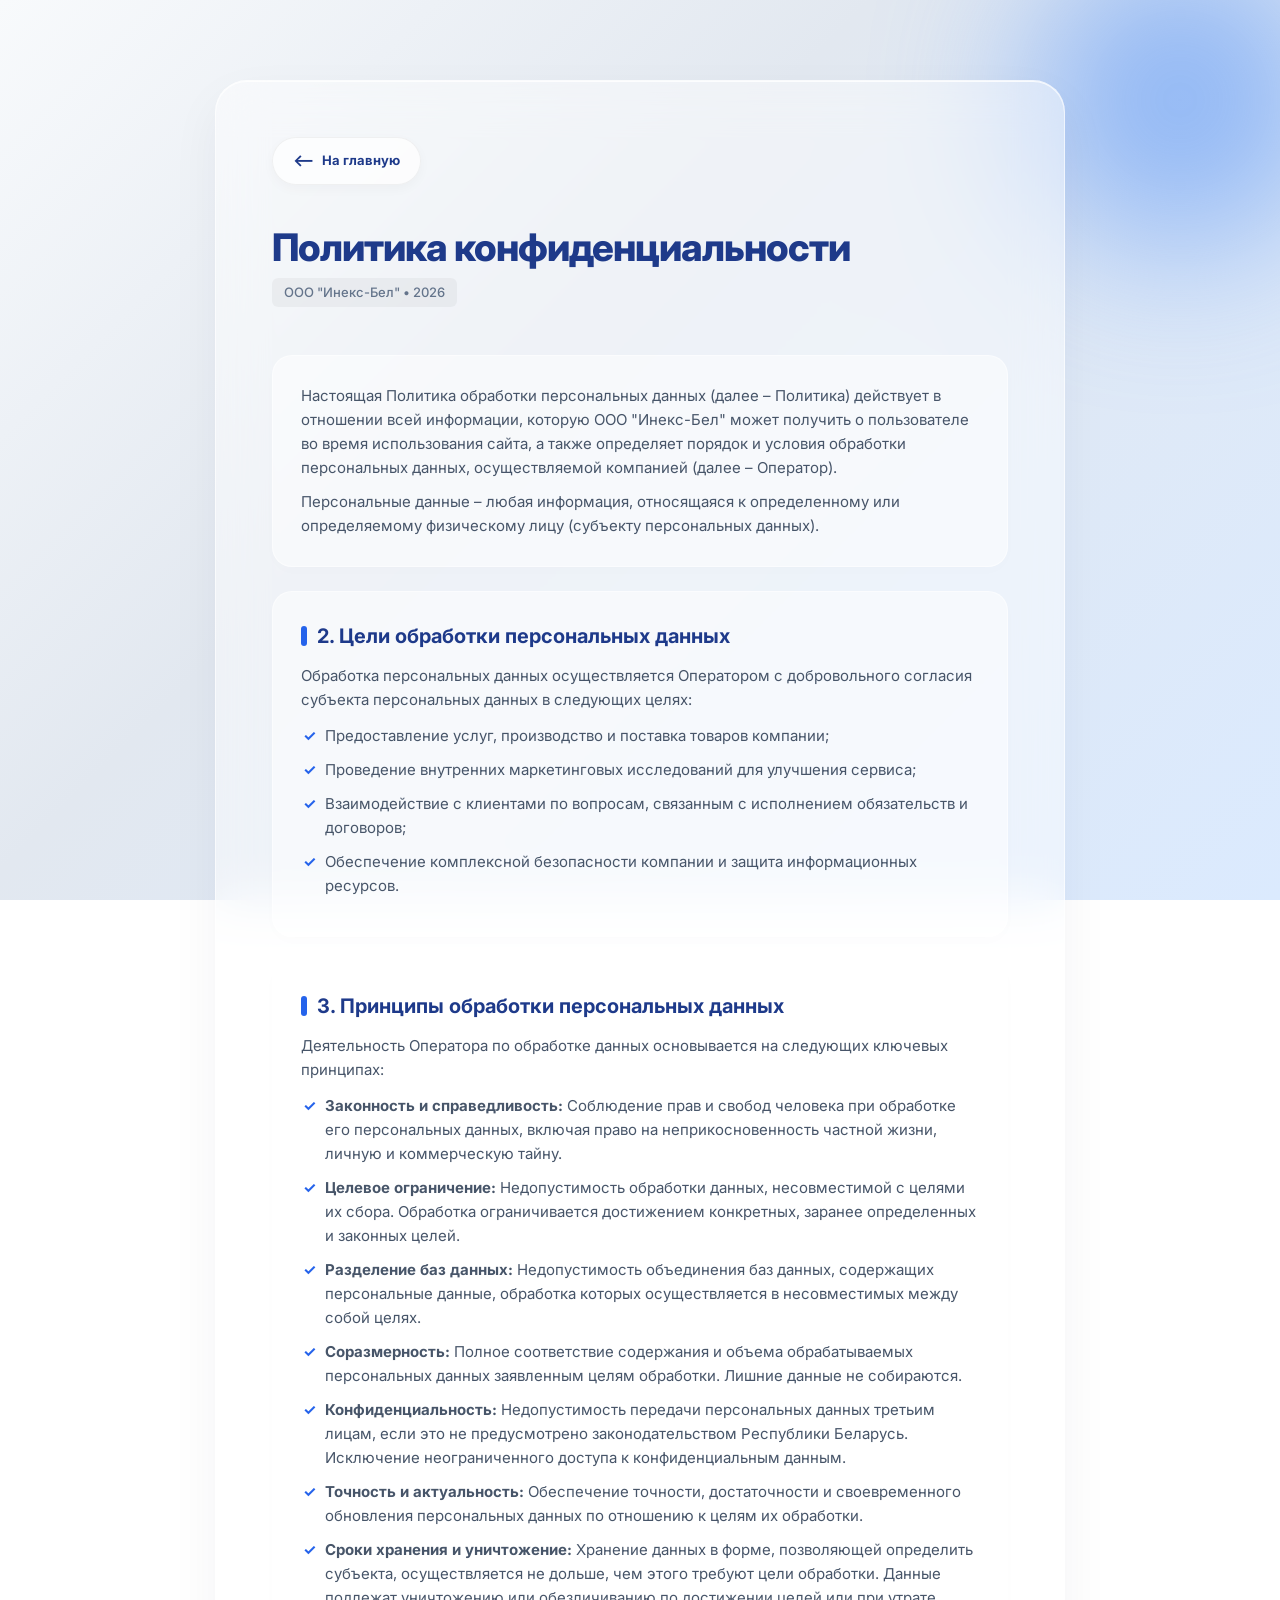
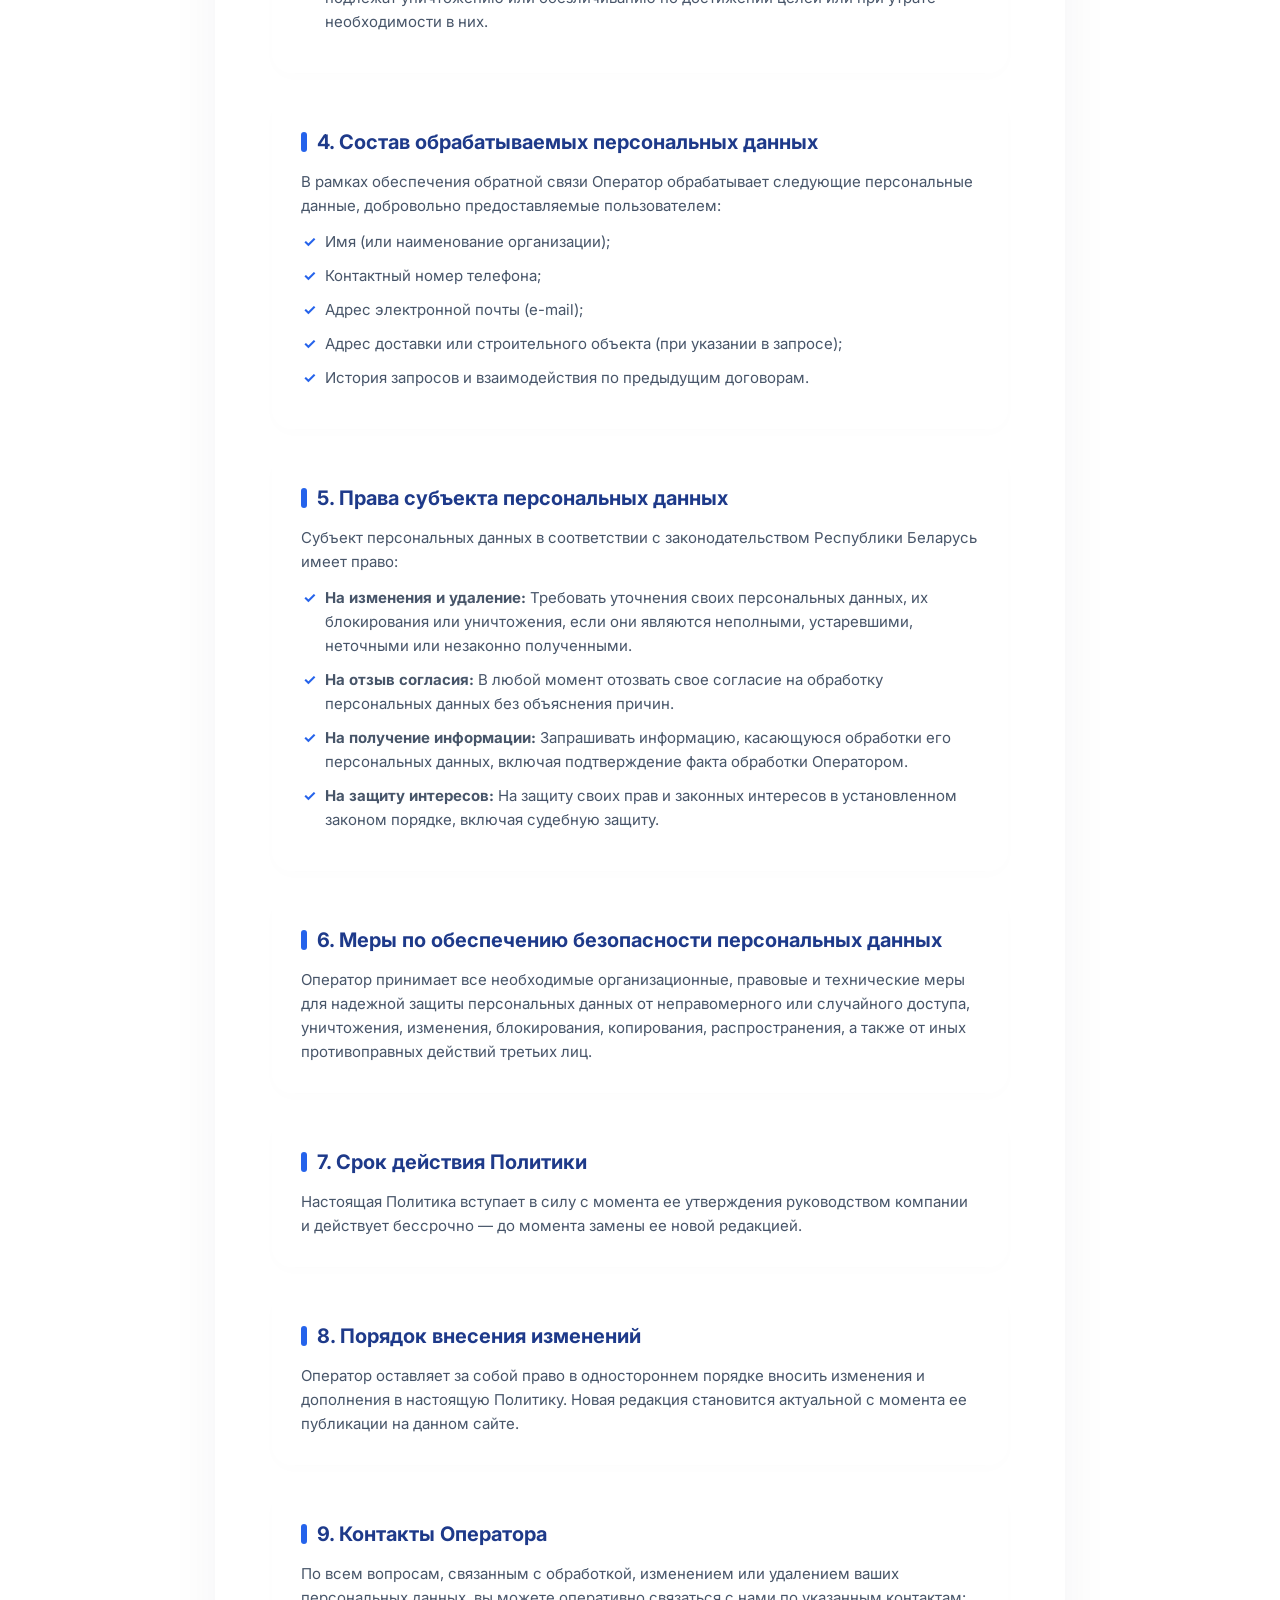
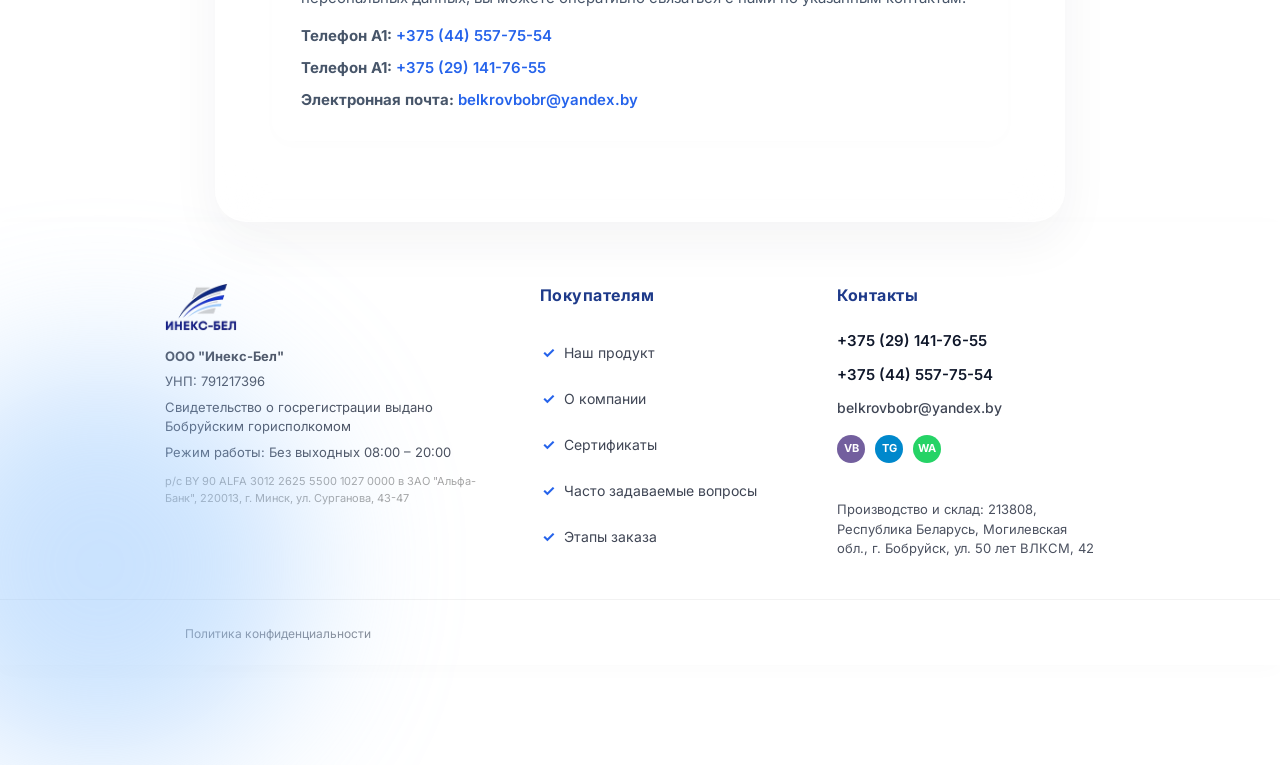
==== commit f19aa67c: "Add files via upload" ====
--- a/privacy.html
+++ b/privacy.html
@@ -1,355 +1,355 @@
-<!DOCTYPE html>
-<html lang="ru">
-<head>
-    <meta charset="UTF-8">
-    <meta name="viewport" content="width=device-width, initial-scale=1.0">
-    <title>Политика конфиденциальности — ООО "Инекс-Бел"</title>
-    <link rel="icon" href="images/logo.png" type="image/x-icon">
-    <link rel="stylesheet" href="style.css">
-    <style>
-        * {
-            margin: 0;
-            padding: 0;
-            box-sizing: border-box;
-            font-family: 'Segoe UI', Roboto, Helvetica, sans-serif;
-        }
-
-
-        html {
-            /* Переносим градиент на самый корень, теперь он физически не может оборваться */
-            background: linear-gradient(135deg, #f8fafc 0%, #e2e8f0 40%, #dbeafe 100%) no-repeat center center fixed;
-            background-size: cover;
-            min-height: 100vh;
-        }
-
-        body {
-            min-height: 100vh;
-            background: transparent !important; /* Делаем боди прозрачным, чтобы работал корень */
-            color: #1e293b;
-            line-height: 1.6;
-            padding: 80px 20px 0;
-            display: flex;
-            flex-direction: column;
-            justify-content: flex-start;
-            align-items: center;
-            position: relative;
-        }
-
-
-        /* Декоративные абстрактные размытые сферы на фоне для объема */
-        body::before, body::after {
-            content: "";
-            position: absolute;
-            border-radius: 50%;
-            filter: blur(80px);
-            z-index: 1;
-            opacity: 0.5;
-        }
-        body::before {
-            width: 300px;
-            height: 300px;
-            background: #3b82f6;
-            top: -50px;
-            right: -50px;
-        }
-        body::after {
-            width: 400px;
-            height: 400px;
-            background: #93c5fd;
-            bottom: -100px;
-            left: -100px;
-        }
-
-        /* Премиальный контейнер в стиле Liquid Glass */
-        .privacy-container {
-            width: 100%;
-            max-width: 850px;
-            background: rgba(255, 255, 255, 0.45);
-            backdrop-filter: blur(24px);
-            -webkit-backdrop-filter: blur(24px);
-            border: 1px solid rgba(255, 255, 255, 0.6);
-            border-radius: 32px;
-            padding: 56px;
-            box-shadow: 0 20px 50px rgba(30, 41, 59, 0.05), 
-                        inset 0 1px 0 rgba(255, 255, 255, 0.8);
-            position: relative;
-            z-index: 2;
-        }
-
-        /* Стильная кнопка возврата */
-        .back-link {
-            display: inline-flex;
-            align-items: center;
-            text-decoration: none;
-            color: #1e3a8a;
-            background: rgba(255, 255, 255, 0.7);
-            border: 1px solid rgba(0, 0, 0, 0.05);
-            font-size: 13px;
-            font-weight: 700;
-            padding: 10px 20px;
-            border-radius: 100px;
-            margin-bottom: 40px;
-            box-shadow: 0 4px 12px rgba(0, 0, 0, 0.03);
-            transition: all 0.3s cubic-bezier(0.4, 0, 0.2, 1);
-        }
-
-        .back-link:hover {
-            color: #ffffff;
-            background: #2563eb;
-            border-color: #2563eb;
-            transform: translateY(-2px);
-            box-shadow: 0 6px 20px rgba(37, 99, 235, 0.3);
-        }
-
-        .back-link span {
-            margin-right: 8px;
-            font-size: 16px;
-            transition: transform 0.3s;
-        }
-
-        .back-link:hover span {
-            transform: translateX(-4px);
-        }
-
-        /* Заголовки */
-        h1 {
-            font-size: 38px;
-            font-weight: 800;
-            color: #1e3a8a;
-            line-height: 1.2;
-            margin-bottom: 8px;
-            letter-spacing: -1px;
-        }
-
-        .update-date {
-            font-size: 13px;
-            color: #64748b;
-            font-weight: 500;
-            margin-bottom: 48px;
-            display: inline-block;
-            background: rgba(0, 0, 0, 0.04);
-            padding: 4px 12px;
-            border-radius: 6px;
-        }
-
-        /* Визуальное разделение текста на карточки (блоки) */
-        .privacy-card {
-            background: rgba(255, 255, 255, 0.5);
-            border: 1px solid rgba(255, 255, 255, 0.5);
-            border-radius: 20px;
-            padding: 28px;
-            margin-bottom: 24px;
-            box-shadow: 0 4px 15px rgba(0, 0, 0, 0.01);
-            transition: transform 0.3s;
-        }
-
-        .privacy-card:hover {
-            transform: translateY(-2px);
-            background: rgba(255, 255, 255, 0.7);
-        }
-
-        h2 {
-            font-size: 20px;
-            font-weight: 700;
-            color: #1e3a8a;
-            margin-bottom: 12px;
-            display: flex;
-            align-items: center;
-            gap: 10px;
-        }
-
-        /* Кастомный синий маркер перед подзаголовками */
-        h2::before {
-            content: "";
-            display: inline-block;
-            width: 6px;
-            height: 20px;
-            background: #2563eb;
-            border-radius: 4px;
-        }
-
-        p {
-            font-size: 15px;
-            color: #475569;
-            line-height: 1.6;
-        }
-
-        ul {
-            list-style-type: none;
-            margin-top: 12px;
-        }
-
-        ul li {
-            font-size: 15px;
-            color: #475569;
-            position: relative;
-            padding-left: 24px;
-            margin-bottom: 10px;
-        }
-
-        /* Красивые маркеры списков */
-        ul li::before {
-            content: "✓";
-            position: absolute;
-            left: 2px;
-            color: #2563eb;
-            font-weight: 700;
-        }
-
-        /* Адаптивность */
-        @media (max-width: 768px) {
-            body { padding: 40px 12px; }
-            .privacy-container { padding: 32px 20px; border-radius: 24px; }
-            h1 { font-size: 28px; }
-            .privacy-card { padding: 20px; border-radius: 16px; }
-            h2 { font-size: 18px; }
-            p, ul li { font-size: 14px; }
-        }
-    </style>
-</head>
-<body>
-
-    <div class="privacy-container">
-        <!-- Кнопка возврата на главную страницу -->
-        <a href="index.html" class="back-link"><span>&#10229;</span> На главную</a>
-
-        <h1>Политика конфиденциальности</h1>
-        <p class="update-date">ООО "Инекс-Бел" • 2026</p>
-
-        <div class="privacy-card">
-            <p>Настоящая Политика обработки персональных данных (далее – Политика) действует в отношении всей информации, которую ООО "Инекс-Бел" может получить о пользователе во время использования сайта, а также определяет порядок и условия обработки персональных данных, осуществляемой компанией (далее – Оператор).</p>
-            <p style="margin-top: 10px;">Персональные данные – любая информация, относящаяся к определенному или определяемому физическому лицу (субъекту персональных данных).</p>
-        </div>
-
-        <div class="privacy-card">
-            <h2>2. Цели обработки персональных данных</h2>
-            <p>Обработка персональных данных осуществляется Оператором с добровольного согласия субъекта персональных данных в следующих целях:</p>
-            <ul>
-                <li>Предоставление услуг, производство и поставка товаров компании;</li>
-                <li>Проведение внутренних маркетинговых исследований для улучшения сервиса;</li>
-                <li>Взаимодействие с клиентами по вопросам, связанным с исполнением обязательств и договоров;</li>
-                <li>Обеспечение комплексной безопасности компании и защита информационных ресурсов.</li>
-            </ul>
-        </div>
-
-        <div class="privacy-card">
-            <h2>3. Принципы обработки персональных данных</h2>
-            <p>Деятельность Оператора по обработке данных основывается на следующих ключевых принципах:</p>
-            <ul>
-                <li><strong>Законность и справедливость:</strong> Соблюдение прав и свобод человека при обработке его персональных данных, включая право на неприкосновенность частной жизни, личную и коммерческую тайну.</li>
-                <li><strong>Целевое ограничение:</strong> Недопустимость обработки данных, несовместимой с целями их сбора. Обработка ограничивается достижением конкретных, заранее определенных и законных целей.</li>
-                <li><strong>Разделение баз данных:</strong> Недопустимость объединения баз данных, содержащих персональные данные, обработка которых осуществляется в несовместимых между собой целях.</li>
-                <li><strong>Соразмерность:</strong> Полное соответствие содержания и объема обрабатываемых персональных данных заявленным целям обработки. Лишние данные не собираются.</li>
-                <li><strong>Конфиденциальность:</strong> Недопустимость передачи персональных данных третьим лицам, если это не предусмотрено законодательством Республики Беларусь. Исключение неограниченного доступа к конфиденциальным данным.</li>
-                <li><strong>Точность и актуальность:</strong> Обеспечение точности, достаточности и своевременного обновления персональных данных по отношению к целям их обработки.</li>
-                <li><strong>Сроки хранения и уничтожение:</strong> Хранение данных в форме, позволяющей определить субъекта, осуществляется не дольше, чем этого требуют цели обработки. Данные подлежат уничтожению или обезличиванию по достижении целей или при утрате необходимости в них.</li>
-            </ul>
-        </div>
-
-        <div class="privacy-card">
-            <h2>4. Состав обрабатываемых персональных данных</h2>
-            <p>В рамках обеспечения обратной связи Оператор обрабатывает следующие персональные данные, добровольно предоставляемые пользователем:</p>
-            <ul>
-                <li>Имя (или наименование организации);</li>
-                <li>Контактный номер телефона;</li>
-                <li>Адрес электронной почты (e-mail);</li>
-                <li>Адрес доставки или строительного объекта (при указании в запросе);</li>
-                <li>История запросов и взаимодействия по предыдущим договорам.</li>
-            </ul>
-        </div>
-
-        <div class="privacy-card">
-            <h2>5. Права субъекта персональных данных</h2>
-            <p>Субъект персональных данных в соответствии с законодательством Республики Беларусь имеет право:</p>
-            <ul>
-                <li><strong>На изменения и удаление:</strong> Требовать уточнения своих персональных данных, их блокирования или уничтожения, если они являются неполными, устаревшими, неточными или незаконно полученными.</li>
-                <li><strong>На отзыв согласия:</strong> В любой момент отозвать свое согласие на обработку персональных данных без объяснения причин.</li>
-                <li><strong>На получение информации:</strong> Запрашивать информацию, касающуюся обработки его персональных данных, включая подтверждение факта обработки Оператором.</li>
-                <li><strong>На защиту интересов:</strong> На защиту своих прав и законных интересов в установленном законом порядке, включая судебную защиту.</li>
-            </ul>
-        </div>
-
-        <div class="privacy-card">
-            <h2>6. Меры по обеспечению безопасности персональных данных</h2>
-            <p>Оператор принимает все необходимые организационные, правовые и технические меры для надежной защиты персональных данных от неправомерного или случайного доступа, уничтожения, изменения, блокирования, копирования, распространения, а также от иных противоправных действий третьих лиц.</p>
-        </div>
-
-        <div class="privacy-card">
-            <h2>7. Срок действия Политики</h2>
-            <p>Настоящая Политика вступает в силу с момента ее утверждения руководством компании и действует бессрочно — до момента замены ее новой редакцией.</p>
-        </div>
-
-        <div class="privacy-card">
-            <h2>8. Порядок внесения изменений</h2>
-            <p>Оператор оставляет за собой право в одностороннем порядке вносить изменения и дополнения в настоящую Политику. Новая редакция становится актуальной с момента ее публикации на данном сайте.</p>
-        </div>
-
-        <div class="privacy-card">
-            <h2>9. Контакты Оператора</h2>
-            <p>По всем вопросам, связанным с обработкой, изменением или удалением ваших персональных данных, вы можете оперативно связаться с нами по указанным контактам:</p>
-            <div style="margin-top: 14px; display: flex; flex-direction: column; gap: 8px;">
-                <p><strong>Телефон А1:</strong> <a href="tel:+375445577554" style="color: #2563eb; text-decoration: none; font-weight: 600;">+375 (44) 557-75-54</a></p>
-                <p><strong>Телефон А1:</strong> <a href="tel:+375291417655" style="color: #2563eb; text-decoration: none; font-weight: 600;">+375 (29) 141-76-55</a></p>
-                <p><strong>Электронная почта:</strong> <a href="mailto:belkrovbobr@yandex.by" style="color: #2563eb; text-decoration: none; font-weight: 600;">belkrovbobr@yandex.by</a></p>
-            </div>
-        </div>
-    </div>
-
-<footer class="footer privacy-page-footer">
-    <div class="footer__container">
-
-        <div class="footer__column footer__column--info">
-            <a href="index.html" class="footer__logo">
-                <img src="images/logo.png" alt="Инекс-Бел" class="footer__logo-img">
-            </a>
-            <div class="footer__company-details">
-                <p class="footer__text">ООО "Инекс-Бел"</p>
-                <p class="footer__text">УНП: 791217396</p>
-                <p class="footer__text">р/с BY 90 ALFA 3012 2625 5500 1027 0000</p>
-                <p class="footer__text">Банк: Закрытое акционерное общество "Альфа-Банк"</p>
-                <p class="footer__text">220013, Республика Беларусь, г. Минск, ул. Сурганова, 43-47</p>
-            </div>
-        </div>
-
-        <div class="footer__column">
-            <h4 class="footer__title">Покупателям</h4>
-            <ul class="footer__list">
-                <li><a href="index.html#products-section" class="footer__link">Наш продукт</a></li>
-                <li><a href="index.html#specialization-section" class="footer__link">О компании</a></li>
-                <li><a href="index.html#certificates-section" class="footer__link">Сертификаты</a></li>
-                <li><a href="index.html#faq-section" class="footer__link">Часто задаваемые вопросы</a></li>
-                <li><a href="index.html#" class="footer__link">Этапы заказа</a></li>
-            </ul>
-        </div>
-
-        <div class="footer__column">
-            <h4 class="footer__title">Контакты</h4>
-            <div class="footer__contacts">
-                <a href="tel:+375291417655" class="footer__contact-link">+375 (29) 141-76-55</a>
-                <a href="tel:+375445577554" class="footer__contact-link">+375 (44) 557-75-54</a>
-                <a href="mailto:belkrovbobr@yandex.by" class="footer__contact-link footer__contact-link--email">belkrovbobr@yandex.by</a>
-            </div>
-
-            <div class="footer__socials">
-                <a href="viber://chat?number=%2B375291417655" class="footer__social footer__social--viber" title="Viber">VB</a>
-                <a href="https://t.me" class="footer__social footer__social--telegram" target="_blank" rel="noopener noreferrer" title="Telegram">TG</a>
-                <a href="https://wa.me" class="footer__social footer__social--whatsapp" target="_blank" rel="noopener noreferrer" title="WhatsApp">WA</a>
-            </div>
-
-            <p class="footer__text footer__address">
-                213808, Республика Беларусь, Могилевская обл., г. Бобруйск, ул. 50 лет ВЛКСМ, 42
-            </p>
-        </div>
-
-    </div>
-
-    <div class="footer__bottom">
-        <div class="footer__bottom-container">
-            <a href="privacy.html" class="footer__privacy-link">Политика конфиденциальности</a>
-        </div>
-    </div>
-</footer>
-
-</body>
-
-</html>
+<!DOCTYPE html>
+<html lang="ru">
+<head>
+    <meta charset="UTF-8">
+    <meta name="viewport" content="width=device-width, initial-scale=1.0">
+    <title>Политика конфиденциальности — ООО "Инекс-Бел"</title>
+    <link rel="icon" href="images/logo.png" type="image/x-icon">
+    <link rel="stylesheet" href="style.css">
+    <style>
+        * {
+            margin: 0;
+            padding: 0;
+            box-sizing: border-box;
+            font-family: 'Segoe UI', Roboto, Helvetica, sans-serif;
+        }
+
+
+        html {
+            /* Переносим градиент на самый корень, теперь он физически не может оборваться */
+            background: linear-gradient(135deg, #f8fafc 0%, #e2e8f0 40%, #dbeafe 100%) no-repeat center center fixed;
+            background-size: cover;
+            min-height: 100vh;
+        }
+
+        body {
+            min-height: 100vh;
+            background: transparent !important; /* Делаем боди прозрачным, чтобы работал корень */
+            color: #1e293b;
+            line-height: 1.6;
+            padding: 80px 20px 0;
+            display: flex;
+            flex-direction: column;
+            justify-content: flex-start;
+            align-items: center;
+            position: relative;
+        }
+
+
+        /* Декоративные абстрактные размытые сферы на фоне для объема */
+        body::before, body::after {
+            content: "";
+            position: absolute;
+            border-radius: 50%;
+            filter: blur(80px);
+            z-index: 1;
+            opacity: 0.5;
+        }
+        body::before {
+            width: 300px;
+            height: 300px;
+            background: #3b82f6;
+            top: -50px;
+            right: -50px;
+        }
+        body::after {
+            width: 400px;
+            height: 400px;
+            background: #93c5fd;
+            bottom: -100px;
+            left: -100px;
+        }
+
+        /* Премиальный контейнер в стиле Liquid Glass */
+        .privacy-container {
+            width: 100%;
+            max-width: 850px;
+            background: rgba(255, 255, 255, 0.45);
+            backdrop-filter: blur(24px);
+            -webkit-backdrop-filter: blur(24px);
+            border: 1px solid rgba(255, 255, 255, 0.6);
+            border-radius: 32px;
+            padding: 56px;
+            box-shadow: 0 20px 50px rgba(30, 41, 59, 0.05), 
+                        inset 0 1px 0 rgba(255, 255, 255, 0.8);
+            position: relative;
+            z-index: 2;
+        }
+
+        /* Стильная кнопка возврата */
+        .back-link {
+            display: inline-flex;
+            align-items: center;
+            text-decoration: none;
+            color: #1e3a8a;
+            background: rgba(255, 255, 255, 0.7);
+            border: 1px solid rgba(0, 0, 0, 0.05);
+            font-size: 13px;
+            font-weight: 700;
+            padding: 10px 20px;
+            border-radius: 100px;
+            margin-bottom: 40px;
+            box-shadow: 0 4px 12px rgba(0, 0, 0, 0.03);
+            transition: all 0.3s cubic-bezier(0.4, 0, 0.2, 1);
+        }
+
+        .back-link:hover {
+            color: #ffffff;
+            background: #2563eb;
+            border-color: #2563eb;
+            transform: translateY(-2px);
+            box-shadow: 0 6px 20px rgba(37, 99, 235, 0.3);
+        }
+
+        .back-link span {
+            margin-right: 8px;
+            font-size: 16px;
+            transition: transform 0.3s;
+        }
+
+        .back-link:hover span {
+            transform: translateX(-4px);
+        }
+
+        /* Заголовки */
+        h1 {
+            font-size: 38px;
+            font-weight: 800;
+            color: #1e3a8a;
+            line-height: 1.2;
+            margin-bottom: 8px;
+            letter-spacing: -1px;
+        }
+
+        .update-date {
+            font-size: 13px;
+            color: #64748b;
+            font-weight: 500;
+            margin-bottom: 48px;
+            display: inline-block;
+            background: rgba(0, 0, 0, 0.04);
+            padding: 4px 12px;
+            border-radius: 6px;
+        }
+
+        /* Визуальное разделение текста на карточки (блоки) */
+        .privacy-card {
+            background: rgba(255, 255, 255, 0.5);
+            border: 1px solid rgba(255, 255, 255, 0.5);
+            border-radius: 20px;
+            padding: 28px;
+            margin-bottom: 24px;
+            box-shadow: 0 4px 15px rgba(0, 0, 0, 0.01);
+            transition: transform 0.3s;
+        }
+
+        .privacy-card:hover {
+            transform: translateY(-2px);
+            background: rgba(255, 255, 255, 0.7);
+        }
+
+        h2 {
+            font-size: 20px;
+            font-weight: 700;
+            color: #1e3a8a;
+            margin-bottom: 12px;
+            display: flex;
+            align-items: center;
+            gap: 10px;
+        }
+
+        /* Кастомный синий маркер перед подзаголовками */
+        h2::before {
+            content: "";
+            display: inline-block;
+            width: 6px;
+            height: 20px;
+            background: #2563eb;
+            border-radius: 4px;
+        }
+
+        p {
+            font-size: 15px;
+            color: #475569;
+            line-height: 1.6;
+        }
+
+        ul {
+            list-style-type: none;
+            margin-top: 12px;
+        }
+
+        ul li {
+            font-size: 15px;
+            color: #475569;
+            position: relative;
+            padding-left: 24px;
+            margin-bottom: 10px;
+        }
+
+        /* Красивые маркеры списков */
+        ul li::before {
+            content: "✓";
+            position: absolute;
+            left: 2px;
+            color: #2563eb;
+            font-weight: 700;
+        }
+
+        /* Адаптивность */
+        @media (max-width: 768px) {
+            body { padding: 40px 12px; }
+            .privacy-container { padding: 32px 20px; border-radius: 24px; }
+            h1 { font-size: 28px; }
+            .privacy-card { padding: 20px; border-radius: 16px; }
+            h2 { font-size: 18px; }
+            p, ul li { font-size: 14px; }
+        }
+    </style>
+</head>
+<body>
+
+    <div class="privacy-container">
+        <!-- Кнопка возврата на главную страницу -->
+        <a href="/" class="back-link"><span>&#10229;</span> На главную</a>
+
+        <h1>Политика конфиденциальности</h1>
+        <p class="update-date">ООО "Инекс-Бел" • 2026</p>
+
+        <div class="privacy-card">
+            <p>Настоящая Политика обработки персональных данных (далее – Политика) действует в отношении всей информации, которую ООО "Инекс-Бел" может получить о пользователе во время использования сайта, а также определяет порядок и условия обработки персональных данных, осуществляемой компанией (далее – Оператор).</p>
+            <p style="margin-top: 10px;">Персональные данные – любая информация, относящаяся к определенному или определяемому физическому лицу (субъекту персональных данных).</p>
+        </div>
+
+        <div class="privacy-card">
+            <h2>2. Цели обработки персональных данных</h2>
+            <p>Обработка персональных данных осуществляется Оператором с добровольного согласия субъекта персональных данных в следующих целях:</p>
+            <ul>
+                <li>Предоставление услуг, производство и поставка товаров компании;</li>
+                <li>Проведение внутренних маркетинговых исследований для улучшения сервиса;</li>
+                <li>Взаимодействие с клиентами по вопросам, связанным с исполнением обязательств и договоров;</li>
+                <li>Обеспечение комплексной безопасности компании и защита информационных ресурсов.</li>
+            </ul>
+        </div>
+
+        <div class="privacy-card">
+            <h2>3. Принципы обработки персональных данных</h2>
+            <p>Деятельность Оператора по обработке данных основывается на следующих ключевых принципах:</p>
+            <ul>
+                <li><strong>Законность и справедливость:</strong> Соблюдение прав и свобод человека при обработке его персональных данных, включая право на неприкосновенность частной жизни, личную и коммерческую тайну.</li>
+                <li><strong>Целевое ограничение:</strong> Недопустимость обработки данных, несовместимой с целями их сбора. Обработка ограничивается достижением конкретных, заранее определенных и законных целей.</li>
+                <li><strong>Разделение баз данных:</strong> Недопустимость объединения баз данных, содержащих персональные данные, обработка которых осуществляется в несовместимых между собой целях.</li>
+                <li><strong>Соразмерность:</strong> Полное соответствие содержания и объема обрабатываемых персональных данных заявленным целям обработки. Лишние данные не собираются.</li>
+                <li><strong>Конфиденциальность:</strong> Недопустимость передачи персональных данных третьим лицам, если это не предусмотрено законодательством Республики Беларусь. Исключение неограниченного доступа к конфиденциальным данным.</li>
+                <li><strong>Точность и актуальность:</strong> Обеспечение точности, достаточности и своевременного обновления персональных данных по отношению к целям их обработки.</li>
+                <li><strong>Сроки хранения и уничтожение:</strong> Хранение данных в форме, позволяющей определить субъекта, осуществляется не дольше, чем этого требуют цели обработки. Данные подлежат уничтожению или обезличиванию по достижении целей или при утрате необходимости в них.</li>
+            </ul>
+        </div>
+
+        <div class="privacy-card">
+            <h2>4. Состав обрабатываемых персональных данных</h2>
+            <p>В рамках обеспечения обратной связи Оператор обрабатывает следующие персональные данные, добровольно предоставляемые пользователем:</p>
+            <ul>
+                <li>Имя (или наименование организации);</li>
+                <li>Контактный номер телефона;</li>
+                <li>Адрес электронной почты (e-mail);</li>
+                <li>Адрес доставки или строительного объекта (при указании в запросе);</li>
+                <li>История запросов и взаимодействия по предыдущим договорам.</li>
+            </ul>
+        </div>
+
+        <div class="privacy-card">
+            <h2>5. Права субъекта персональных данных</h2>
+            <p>Субъект персональных данных в соответствии с законодательством Республики Беларусь имеет право:</p>
+            <ul>
+                <li><strong>На изменения и удаление:</strong> Требовать уточнения своих персональных данных, их блокирования или уничтожения, если они являются неполными, устаревшими, неточными или незаконно полученными.</li>
+                <li><strong>На отзыв согласия:</strong> В любой момент отозвать свое согласие на обработку персональных данных без объяснения причин.</li>
+                <li><strong>На получение информации:</strong> Запрашивать информацию, касающуюся обработки его персональных данных, включая подтверждение факта обработки Оператором.</li>
+                <li><strong>На защиту интересов:</strong> На защиту своих прав и законных интересов в установленном законом порядке, включая судебную защиту.</li>
+            </ul>
+        </div>
+
+        <div class="privacy-card">
+            <h2>6. Меры по обеспечению безопасности персональных данных</h2>
+            <p>Оператор принимает все необходимые организационные, правовые и технические меры для надежной защиты персональных данных от неправомерного или случайного доступа, уничтожения, изменения, блокирования, копирования, распространения, а также от иных противоправных действий третьих лиц.</p>
+        </div>
+
+        <div class="privacy-card">
+            <h2>7. Срок действия Политики</h2>
+            <p>Настоящая Политика вступает в силу с момента ее утверждения руководством компании и действует бессрочно — до момента замены ее новой редакцией.</p>
+        </div>
+
+        <div class="privacy-card">
+            <h2>8. Порядок внесения изменений</h2>
+            <p>Оператор оставляет за собой право в одностороннем порядке вносить изменения и дополнения в настоящую Политику. Новая редакция становится актуальной с момента ее публикации на данном сайте.</p>
+        </div>
+
+        <div class="privacy-card">
+            <h2>9. Контакты Оператора</h2>
+            <p>По всем вопросам, связанным с обработкой, изменением или удалением ваших персональных данных, вы можете оперативно связаться с нами по указанным контактам:</p>
+            <div style="margin-top: 14px; display: flex; flex-direction: column; gap: 8px;">
+                <p><strong>Телефон А1:</strong> <a href="tel:+375445577554" style="color: #2563eb; text-decoration: none; font-weight: 600;">+375 (44) 557-75-54</a></p>
+                <p><strong>Телефон А1:</strong> <a href="tel:+375291417655" style="color: #2563eb; text-decoration: none; font-weight: 600;">+375 (29) 141-76-55</a></p>
+                <p><strong>Электронная почта:</strong> <a href="mailto:belkrovbobr@yandex.by" style="color: #2563eb; text-decoration: none; font-weight: 600;">belkrovbobr@yandex.by</a></p>
+            </div>
+        </div>
+    </div>
+
+<footer class="footer privacy-page-footer">
+    <div class="footer__container">
+
+        <div class="footer__column footer__column--info">
+            <a href="/" class="footer__logo">
+                <img src="images/logo.png" alt="Завод Инекс-Бел — производство минераловатных цилиндров" class="footer__logo-img">
+            </a>
+            <div class="footer__company-details">
+                <p class="footer__text" style="font-weight: bold;">ООО "Инекс-Бел"</p>
+                <p class="footer__text">УНП: 791217396</p>
+                <p class="footer__text">Свидетельство о госрегистрации выдано Бобруйским горисполкомом</p>
+                <p class="footer__text">Режим работы: Без выходных 08:00 – 20:00</p>
+                <p class="footer__text" style="font-size: 11px; color: #888; margin-top: 5px;">р/с BY 90 ALFA 3012 2625 5500 1027 0000 в ЗАО "Альфа-Банк", 220013, г. Минск, ул. Сурганова, 43-47</p>
+            </div>
+        </div>
+
+        <div class="footer__column">
+            <h4 class="footer__title">Покупателям</h4>
+            <ul class="footer__list">
+                <li><a href="/#products-section" class="footer__link">Наш продукт</a></li>
+                <li><a href="/#specialization-section" class="footer__link">О компании</a></li>
+                <li><a href="/#certificates-section" class="footer__link">Сертификаты</a></li>
+                <li><a href="/#faq-section" class="footer__link">Часто задаваемые вопросы</a></li>
+                <li><a href="/#steps-section" class="footer__link">Этапы заказа</a></li>
+            </ul>
+        </div>
+
+        <div class="footer__column">
+            <h4 class="footer__title">Контакты</h4>
+            <div class="footer__contacts">
+                <a href="tel:+375291417655" class="footer__contact-link">+375 (29) 141-76-55</a>
+                <a href="tel:+375445577554" class="footer__contact-link">+375 (44) 557-75-54</a>
+                <a href="mailto:belkrovbobr@yandex.by" class="footer__contact-link footer__contact-link--email">belkrovbobr@yandex.by</a>
+            </div>
+
+            <div class="footer__socials">
+                <a href="viber://chat?number=+375291417655" class="footer__social footer__social--viber" title="Viber">VB</a>
+                <a href="https://t.me/Oleg_136" class="footer__social footer__social--telegram" target="_blank" rel="noopener noreferrer" title="Telegram">TG</a>
+                <a href="https://wa.me/375291417655" class="footer__social footer__social--whatsapp" target="_blank" rel="noopener noreferrer" title="WhatsApp">WA</a>
+            </div>
+
+            <p class="footer__text footer__address">
+                Производство и склад: 213808, Республика Беларусь, Могилевская обл., г. Бобруйск, ул. 50 лет ВЛКСМ, 42
+            </p>
+        </div>
+
+    </div>
+
+    <div class="footer__bottom">
+        <div class="footer__bottom-container">
+            <a href="privacy.html" class="footer__privacy-link">Политика конфиденциальности</a>
+        </div>
+    </div>
+</footer>
+
+</body>
+
+</html>
--- a/style.css
+++ b/style.css
@@ -2175,5 +2175,6 @@
     margin-left: -20px;
     margin-right: -20px;
     width: calc(100% + 40px);
-}
-
+    margin-top: auto; /* Прижимаем футер к низу экрана, убираем пустое место под ним */
+}
+
